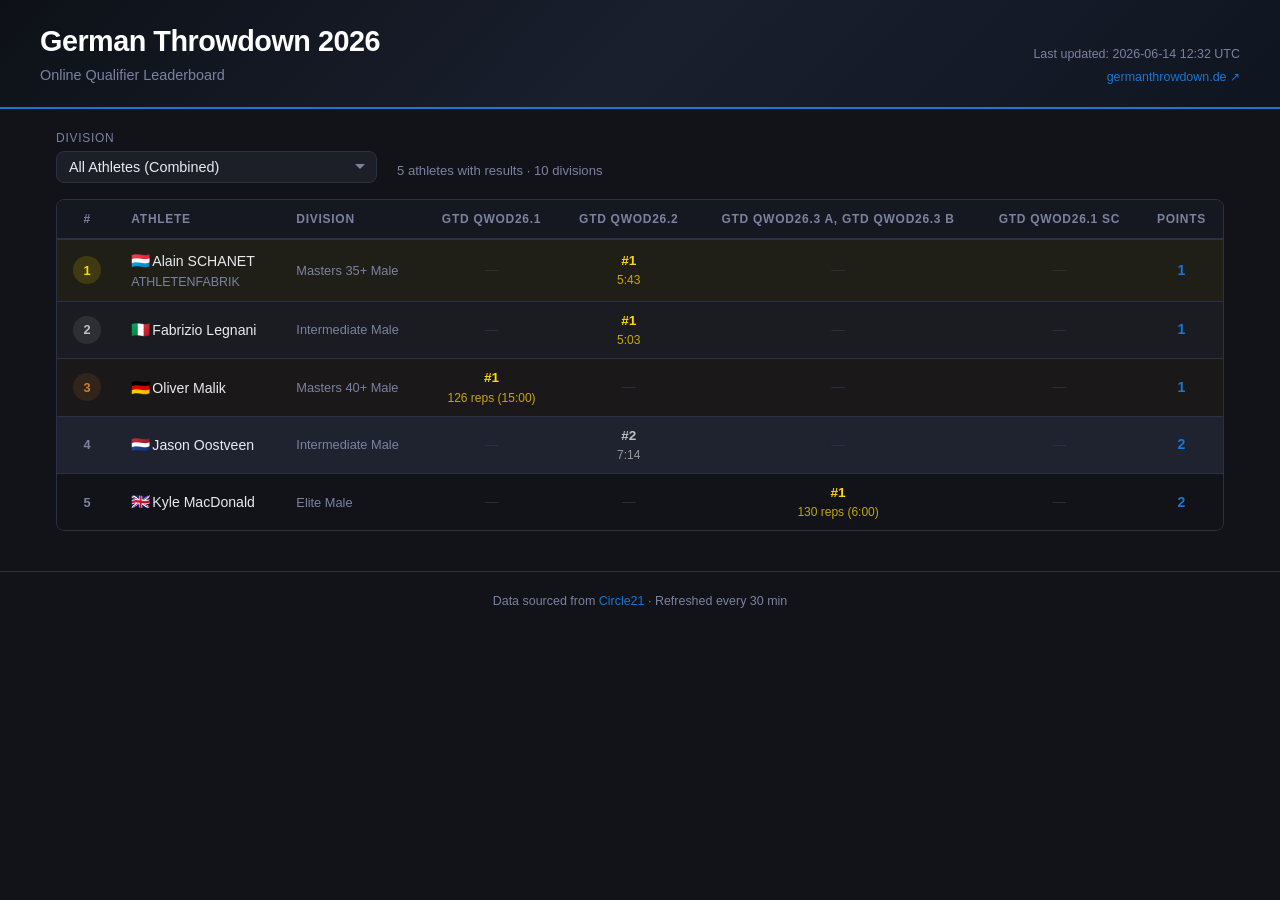
==== index.html @ 7a21f00f "gtd init" ====
<!DOCTYPE html>
<html lang="en">
<head>
  <meta charset="UTF-8">
  <meta name="viewport" content="width=device-width, initial-scale=1.0">
  <title>German Throwdown 2026 — Leaderboard</title>
  <link rel="stylesheet" href="styles.css">
</head>
<body>

  <header>
    <div class="header-inner">
      <div class="header-title">
        <h1>German Throwdown 2026</h1>
        <p class="subtitle">Online Qualifier Leaderboard</p>
      </div>
      <div class="header-meta">
        <span class="last-updated" id="lastUpdated">Loading…</span>
        <a class="gtd-link" href="https://germanthrowdown.de" target="_blank" rel="noopener">germanthrowdown.de ↗</a>
      </div>
    </div>
  </header>

  <main>
    <!-- Controls bar -->
    <div class="controls-bar">
      <div class="control-group">
        <label for="divisionSelect">Division</label>
        <select id="divisionSelect">
          <option value="">— select —</option>
        </select>
      </div>
      <div class="division-stats" id="divisionStats"></div>
    </div>

    <!-- Tabs -->
    <div class="tabs" id="tabs" style="display:none">
      <button class="tab-btn active" data-tab="overall">Overall Top 20</button>
      <button class="tab-btn" data-tab="perwod">Per WOD Top 20</button>
    </div>

    <!-- Overall tab -->
    <div id="tab-overall" class="tab-content active">
      <div id="overallContainer">
        <p class="empty-state">Select a division to view results.</p>
      </div>
    </div>

    <!-- Per-WOD tab -->
    <div id="tab-perwod" class="tab-content">
      <div class="controls-bar sub-controls" id="wodControls" style="display:none">
        <div class="control-group">
          <label for="wodSelect">Workout</label>
          <select id="wodSelect"></select>
        </div>
      </div>
      <div id="wodContainer">
        <p class="empty-state">Select a division and workout.</p>
      </div>
    </div>
  </main>

  <footer>
    <p>Data sourced from <a href="https://circle21.events" target="_blank" rel="noopener">Circle21</a> · Refreshed every 30 min</p>
  </footer>

  <script src="app.js"></script>
</body>
</html>
---- styles.css ----
/* ============================================================
   German Throwdown 2026 Leaderboard — Styles
   Dark theme, GTD blue accent (#1976D2)
   ============================================================ */

:root {
  --bg:          #111318;
  --bg-card:     #1c1f27;
  --bg-row-alt:  #1f2330;
  --bg-hover:    #252a38;
  --border:      #2c3045;
  --accent:      #1976D2;
  --accent-dim:  #1565b8;
  --text:        #e8eaf0;
  --text-muted:  #7b82a0;
  --gold:        #ffd700;
  --silver:      #c0c0c0;
  --bronze:      #cd7f32;
  --green:       #4caf50;
  --radius:      8px;
}

*, *::before, *::after { box-sizing: border-box; margin: 0; padding: 0; }

body {
  background: var(--bg);
  color: var(--text);
  font-family: -apple-system, BlinkMacSystemFont, 'Segoe UI', Roboto, sans-serif;
  font-size: 14px;
  line-height: 1.5;
  min-height: 100vh;
}

/* ---- Header ---- */
header {
  background: linear-gradient(135deg, #0d1117 0%, #1a1f2e 50%, #0f1520 100%);
  border-bottom: 2px solid var(--accent);
  padding: 20px 24px;
}

.header-inner {
  max-width: 1200px;
  margin: 0 auto;
  display: flex;
  align-items: flex-end;
  justify-content: space-between;
  gap: 16px;
  flex-wrap: wrap;
}

h1 {
  font-size: 1.8rem;
  font-weight: 700;
  color: #fff;
  letter-spacing: -0.5px;
}

.subtitle {
  color: var(--text-muted);
  font-size: 0.9rem;
  margin-top: 2px;
}

.header-meta {
  display: flex;
  flex-direction: column;
  align-items: flex-end;
  gap: 4px;
}

.last-updated {
  font-size: 0.78rem;
  color: var(--text-muted);
}

.gtd-link {
  font-size: 0.78rem;
  color: var(--accent);
  text-decoration: none;
}
.gtd-link:hover { text-decoration: underline; }

/* ---- Main ---- */
main {
  max-width: 1200px;
  margin: 0 auto;
  padding: 20px 16px 40px;
}

/* ---- Controls bar ---- */
.controls-bar {
  display: flex;
  align-items: flex-end;
  gap: 20px;
  margin-bottom: 16px;
  flex-wrap: wrap;
}

.sub-controls {
  margin-top: 16px;
  margin-bottom: 8px;
  padding-bottom: 12px;
  border-bottom: 1px solid var(--border);
}

.control-group {
  display: flex;
  flex-direction: column;
  gap: 4px;
}

.control-group label {
  font-size: 0.75rem;
  text-transform: uppercase;
  letter-spacing: 0.06em;
  color: var(--text-muted);
}

select {
  background: var(--bg-card);
  color: var(--text);
  border: 1px solid var(--border);
  border-radius: var(--radius);
  padding: 7px 32px 7px 12px;
  font-size: 0.9rem;
  cursor: pointer;
  appearance: none;
  -webkit-appearance: none;
  background-image: url("data:image/svg+xml,%3Csvg xmlns='http://www.w3.org/2000/svg' width='12' height='12' viewBox='0 0 12 12'%3E%3Cpath fill='%237b82a0' d='M6 8L1 3h10z'/%3E%3C/svg%3E");
  background-repeat: no-repeat;
  background-position: right 10px center;
  min-width: 220px;
}
select:focus {
  outline: none;
  border-color: var(--accent);
}

.division-stats {
  font-size: 0.82rem;
  color: var(--text-muted);
  padding-bottom: 2px;
}

/* ---- Tabs ---- */
.tabs {
  display: flex;
  gap: 4px;
  border-bottom: 2px solid var(--border);
  margin-bottom: 20px;
}

.tab-btn {
  background: none;
  border: none;
  color: var(--text-muted);
  font-size: 0.9rem;
  font-weight: 500;
  padding: 10px 20px;
  cursor: pointer;
  border-bottom: 2px solid transparent;
  margin-bottom: -2px;
  transition: color 0.15s, border-color 0.15s;
}
.tab-btn:hover { color: var(--text); }
.tab-btn.active {
  color: var(--accent);
  border-bottom-color: var(--accent);
}

.tab-content { display: none; }
.tab-content.active { display: block; }

/* ---- Tables ---- */
.table-wrapper {
  overflow-x: auto;
  border-radius: var(--radius);
  border: 1px solid var(--border);
}

table {
  width: 100%;
  border-collapse: collapse;
  font-size: 0.88rem;
}

thead tr {
  background: #151820;
  border-bottom: 2px solid var(--border);
}

thead th {
  padding: 10px 14px;
  text-align: left;
  font-size: 0.75rem;
  font-weight: 600;
  text-transform: uppercase;
  letter-spacing: 0.06em;
  color: var(--text-muted);
  white-space: nowrap;
}
thead th.num { text-align: center; }

tbody tr {
  border-bottom: 1px solid var(--border);
  transition: background 0.1s;
}
tbody tr:last-child { border-bottom: none; }
tbody tr:nth-child(even) { background: var(--bg-row-alt); }
tbody tr:hover { background: var(--bg-hover); }

/* Top 3 medal rows */
tbody tr.rank-1 { background: rgba(255, 215, 0, 0.06) !important; }
tbody tr.rank-2 { background: rgba(192, 192, 192, 0.05) !important; }
tbody tr.rank-3 { background: rgba(205, 127, 50, 0.05) !important; }

tbody td {
  padding: 9px 14px;
  vertical-align: middle;
}
tbody td.num { text-align: center; }

/* Rank badge */
.rank-badge {
  display: inline-flex;
  align-items: center;
  justify-content: center;
  width: 28px;
  height: 28px;
  border-radius: 50%;
  font-size: 0.8rem;
  font-weight: 700;
}
.rank-1 .rank-badge { background: rgba(255,215,0,0.15); color: var(--gold); }
.rank-2 .rank-badge { background: rgba(192,192,192,0.12); color: var(--silver); }
.rank-3 .rank-badge { background: rgba(205,127,50,0.12); color: var(--bronze); }
.rank-other .rank-badge { color: var(--text-muted); background: transparent; }

/* Name cell */
.athlete-name {
  font-weight: 500;
  color: var(--text);
}
.athlete-club {
  font-size: 0.78rem;
  color: var(--text-muted);
  margin-top: 1px;
}

/* Country flag */
.flag {
  font-size: 1.1em;
  margin-right: 2px;
}

/* WOD position cells */
.wod-pos {
  text-align: center;
  font-variant-numeric: tabular-nums;
  font-size: 0.85rem;
}
.wod-pos.p1  { color: var(--gold);   font-weight: 700; }
.wod-pos.p2  { color: var(--silver); font-weight: 600; }
.wod-pos.p3  { color: var(--bronze); font-weight: 600; }
.wod-pos.top10  { color: var(--accent); }
.wod-pos.none   { color: var(--border); }

/* Points / score */
.points-cell {
  font-weight: 600;
  font-variant-numeric: tabular-nums;
  color: var(--accent);
  text-align: center;
}

.division-cell {
  font-size: 0.8rem;
  color: var(--text-muted);
  white-space: nowrap;
}

.score-cell {
  font-variant-numeric: tabular-nums;
  white-space: nowrap;
}

/* ---- Empty / loading states ---- */
.empty-state {
  text-align: center;
  color: var(--text-muted);
  padding: 60px 20px;
  font-size: 0.95rem;
}

.no-results {
  text-align: center;
  color: var(--text-muted);
  padding: 40px 20px;
  font-size: 0.88rem;
}

/* ---- Footer ---- */
footer {
  text-align: center;
  padding: 20px;
  color: var(--text-muted);
  font-size: 0.78rem;
  border-top: 1px solid var(--border);
}
footer a { color: var(--accent); text-decoration: none; }
footer a:hover { text-decoration: underline; }

/* ---- Responsive ---- */
@media (max-width: 600px) {
  h1 { font-size: 1.3rem; }
  .header-inner { flex-direction: column; align-items: flex-start; }
  .header-meta { align-items: flex-start; }
  select { min-width: 100%; }
  .tab-btn { padding: 8px 12px; font-size: 0.82rem; }
  tbody td { padding: 8px 10px; }
  thead th { padding: 8px 10px; }
}
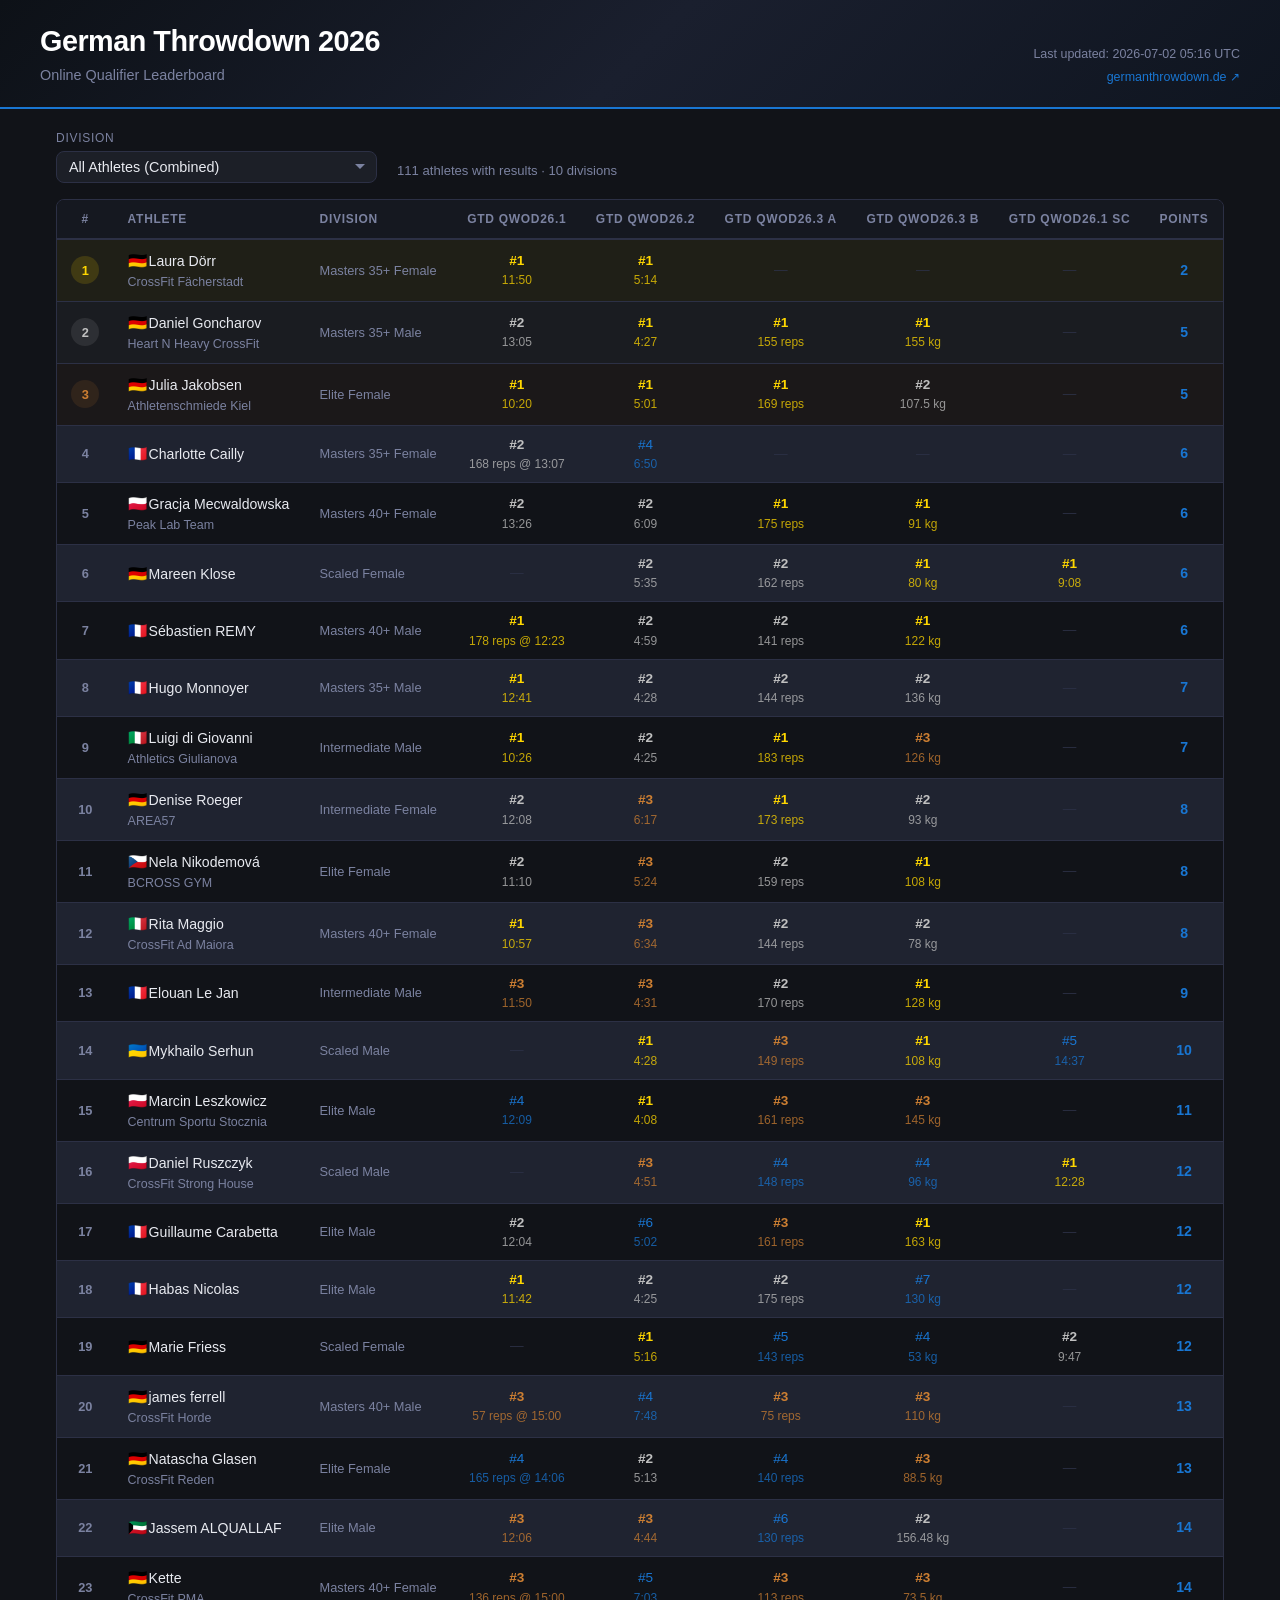
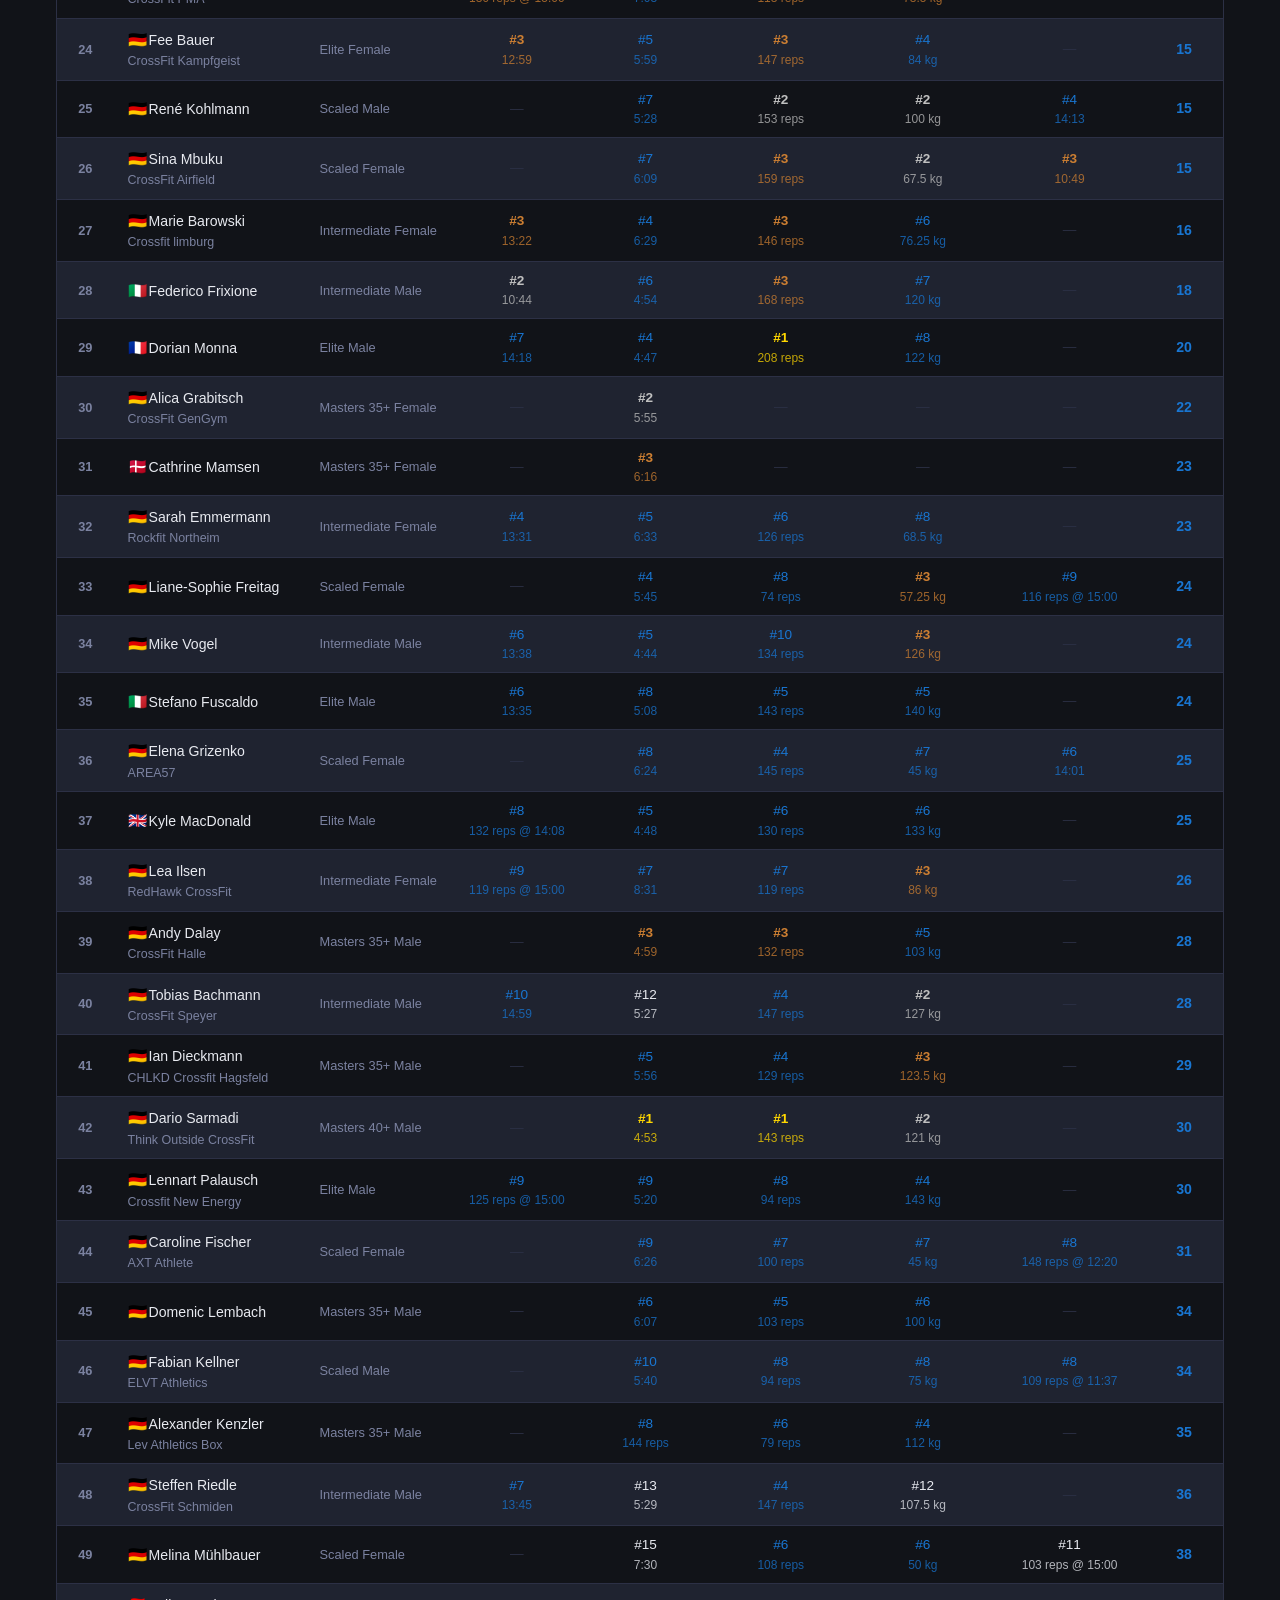
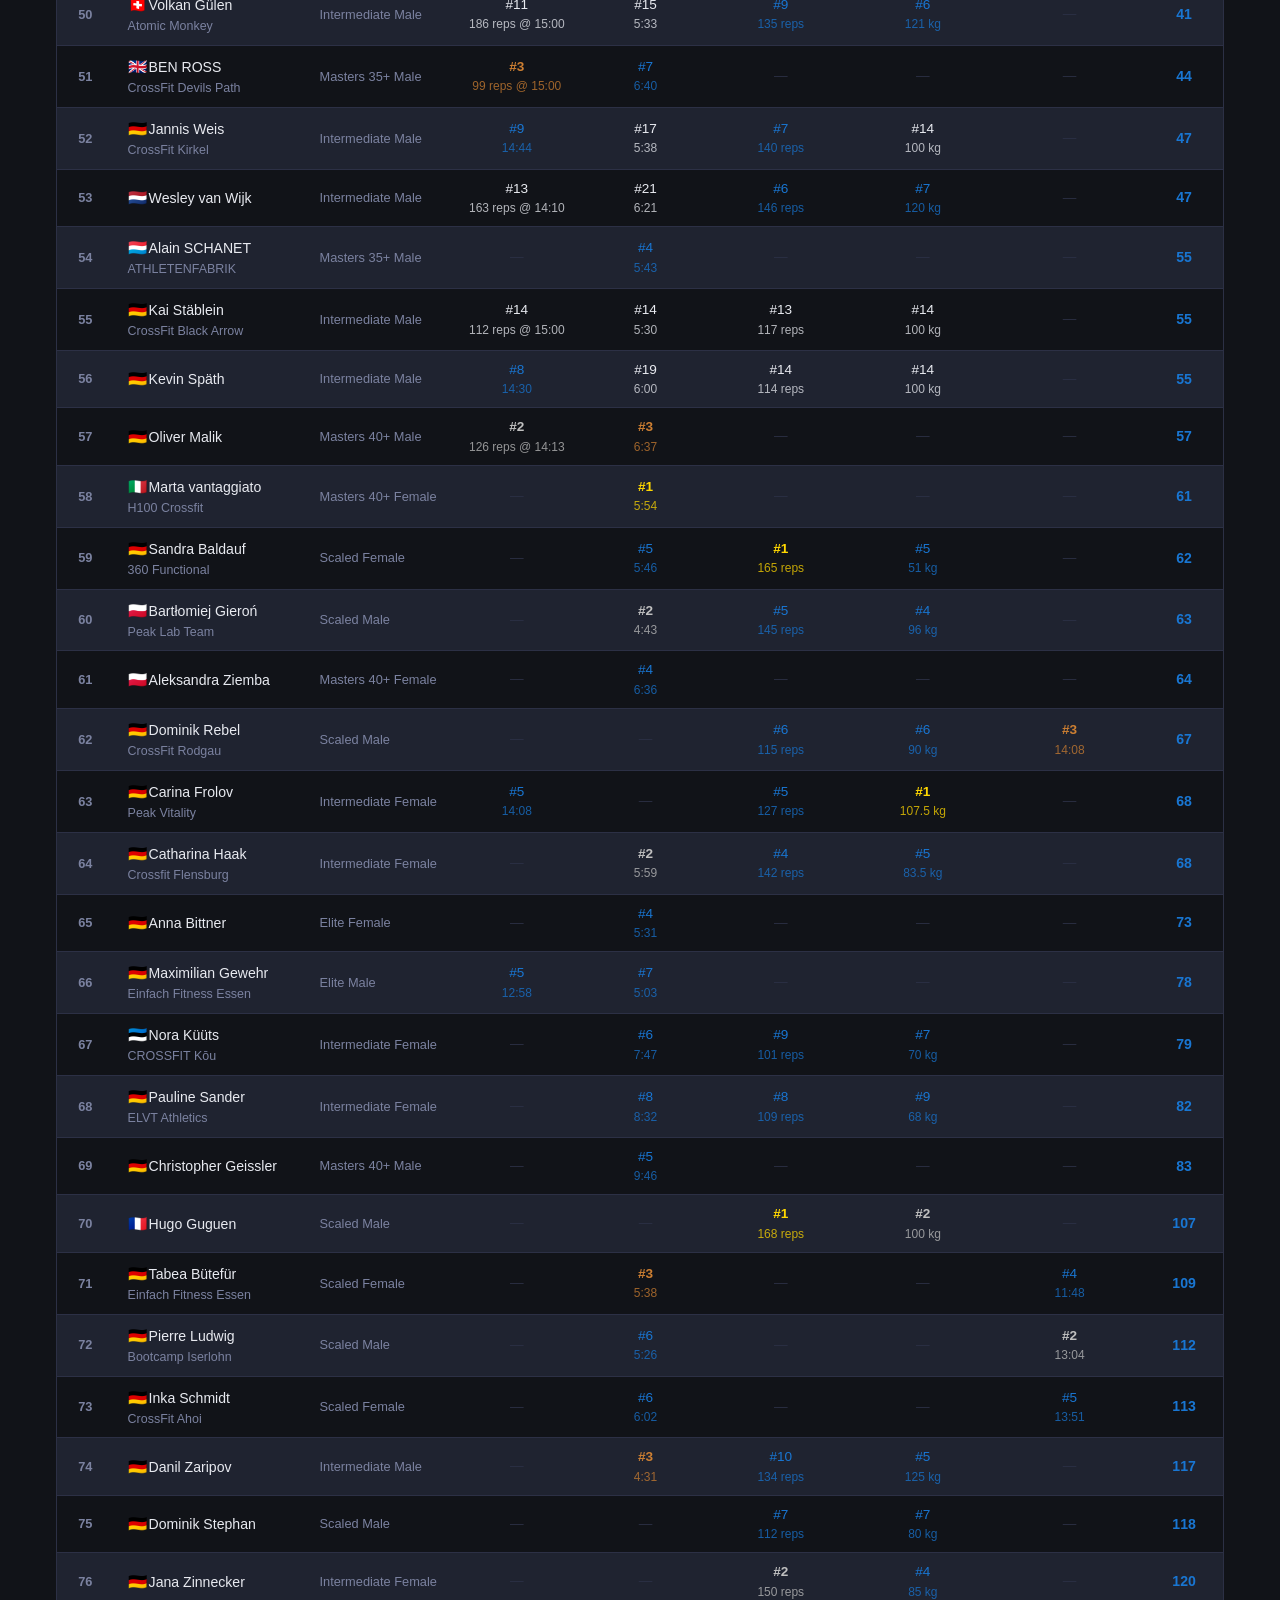
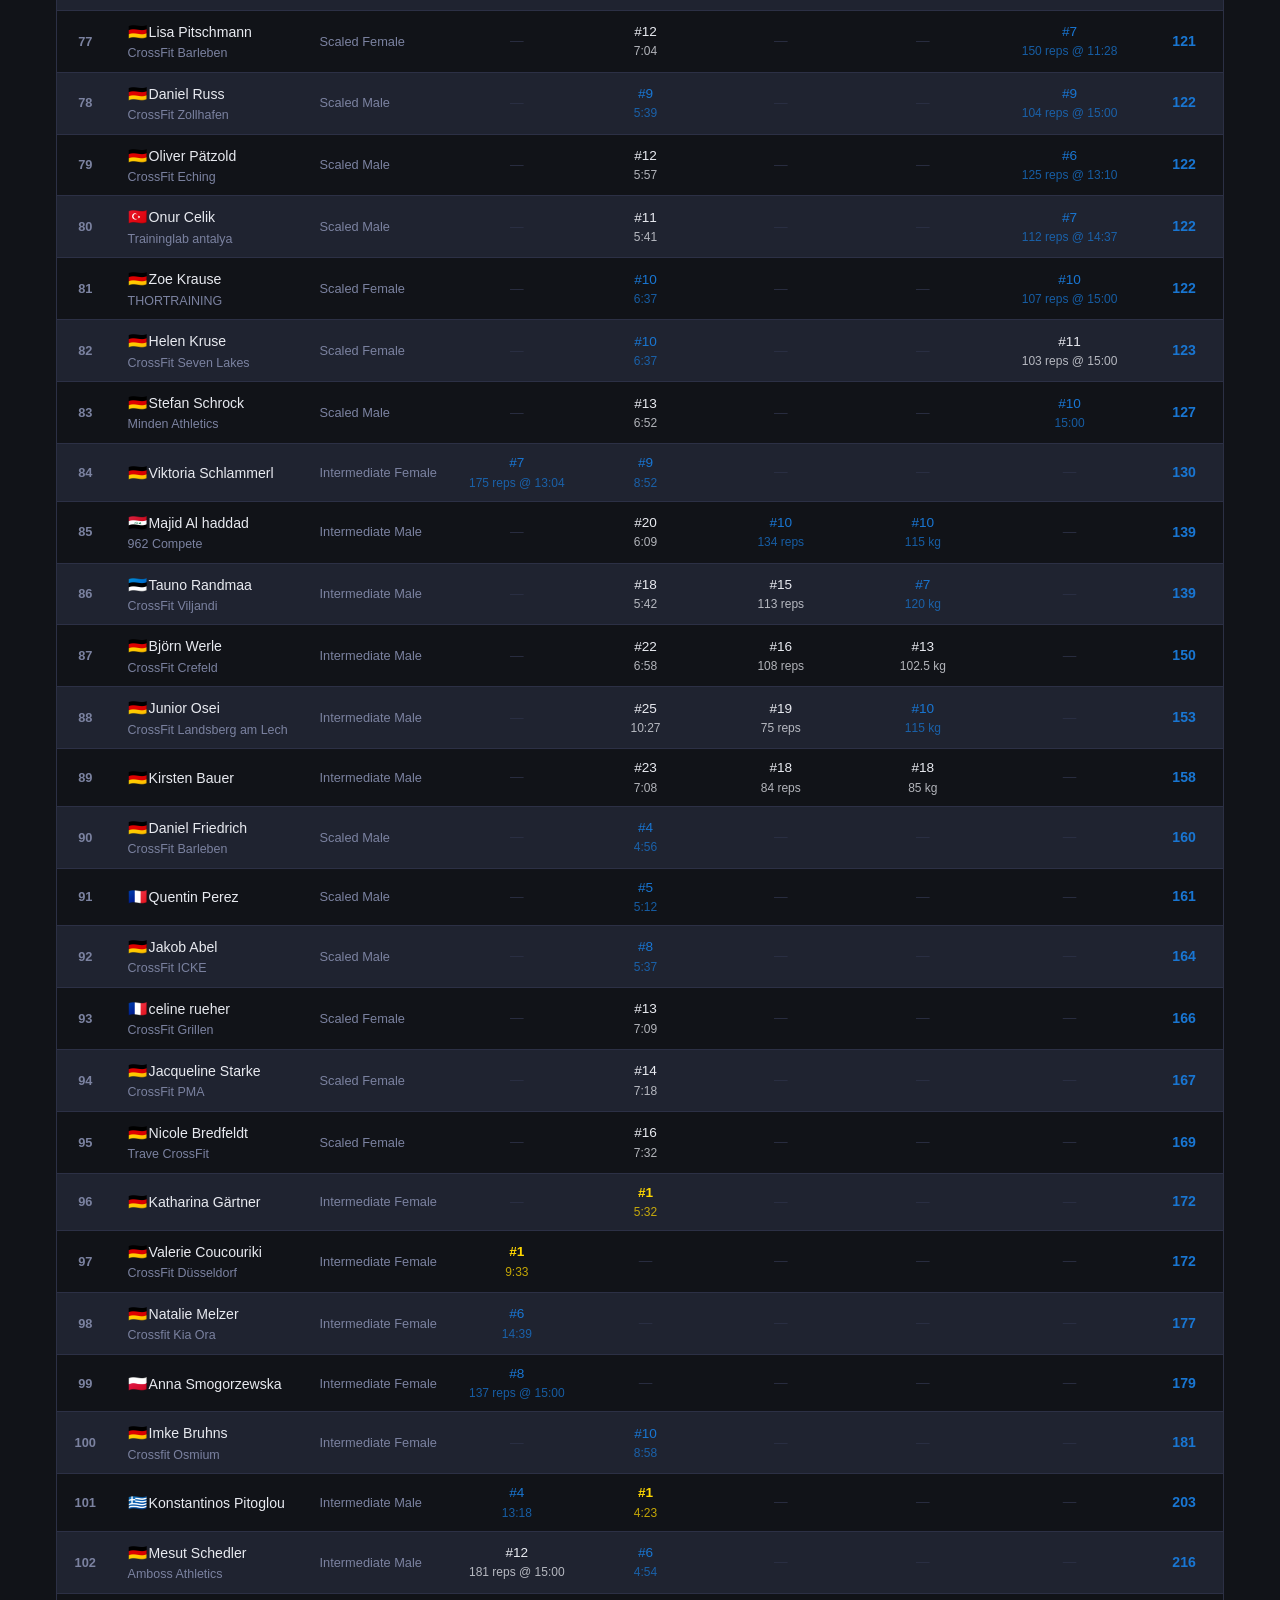
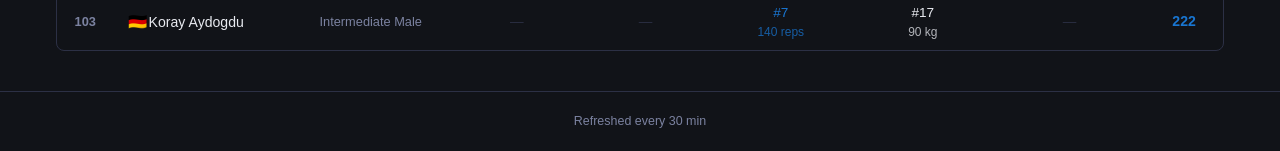
==== commit 2e690fec: "update all results" ====
--- a/index.html
+++ b/index.html
@@ -61,7 +61,7 @@
   </main>
 
   <footer>
-    <p>Data sourced from <a href="https://circle21.events" target="_blank" rel="noopener">Circle21</a> · Refreshed every 30 min</p>
+    <p>Refreshed every 30 min</p>
   </footer>
 
   <script src="app.js"></script>
--- a/styles.css
+++ b/styles.css
@@ -247,6 +247,20 @@
   margin-top: 1px;
 }
 
+/* Per-member score breakdown (team divisions) */
+.member-scores {
+  margin-top: 4px;
+  border-top: 1px solid var(--border);
+  padding-top: 3px;
+}
+.member-score {
+  font-size: 0.72rem;
+  color: var(--text-muted);
+  white-space: normal;
+  word-break: break-word;
+  line-height: 1.4;
+}
+
 /* Country flag */
 .flag {
   font-size: 1.1em;
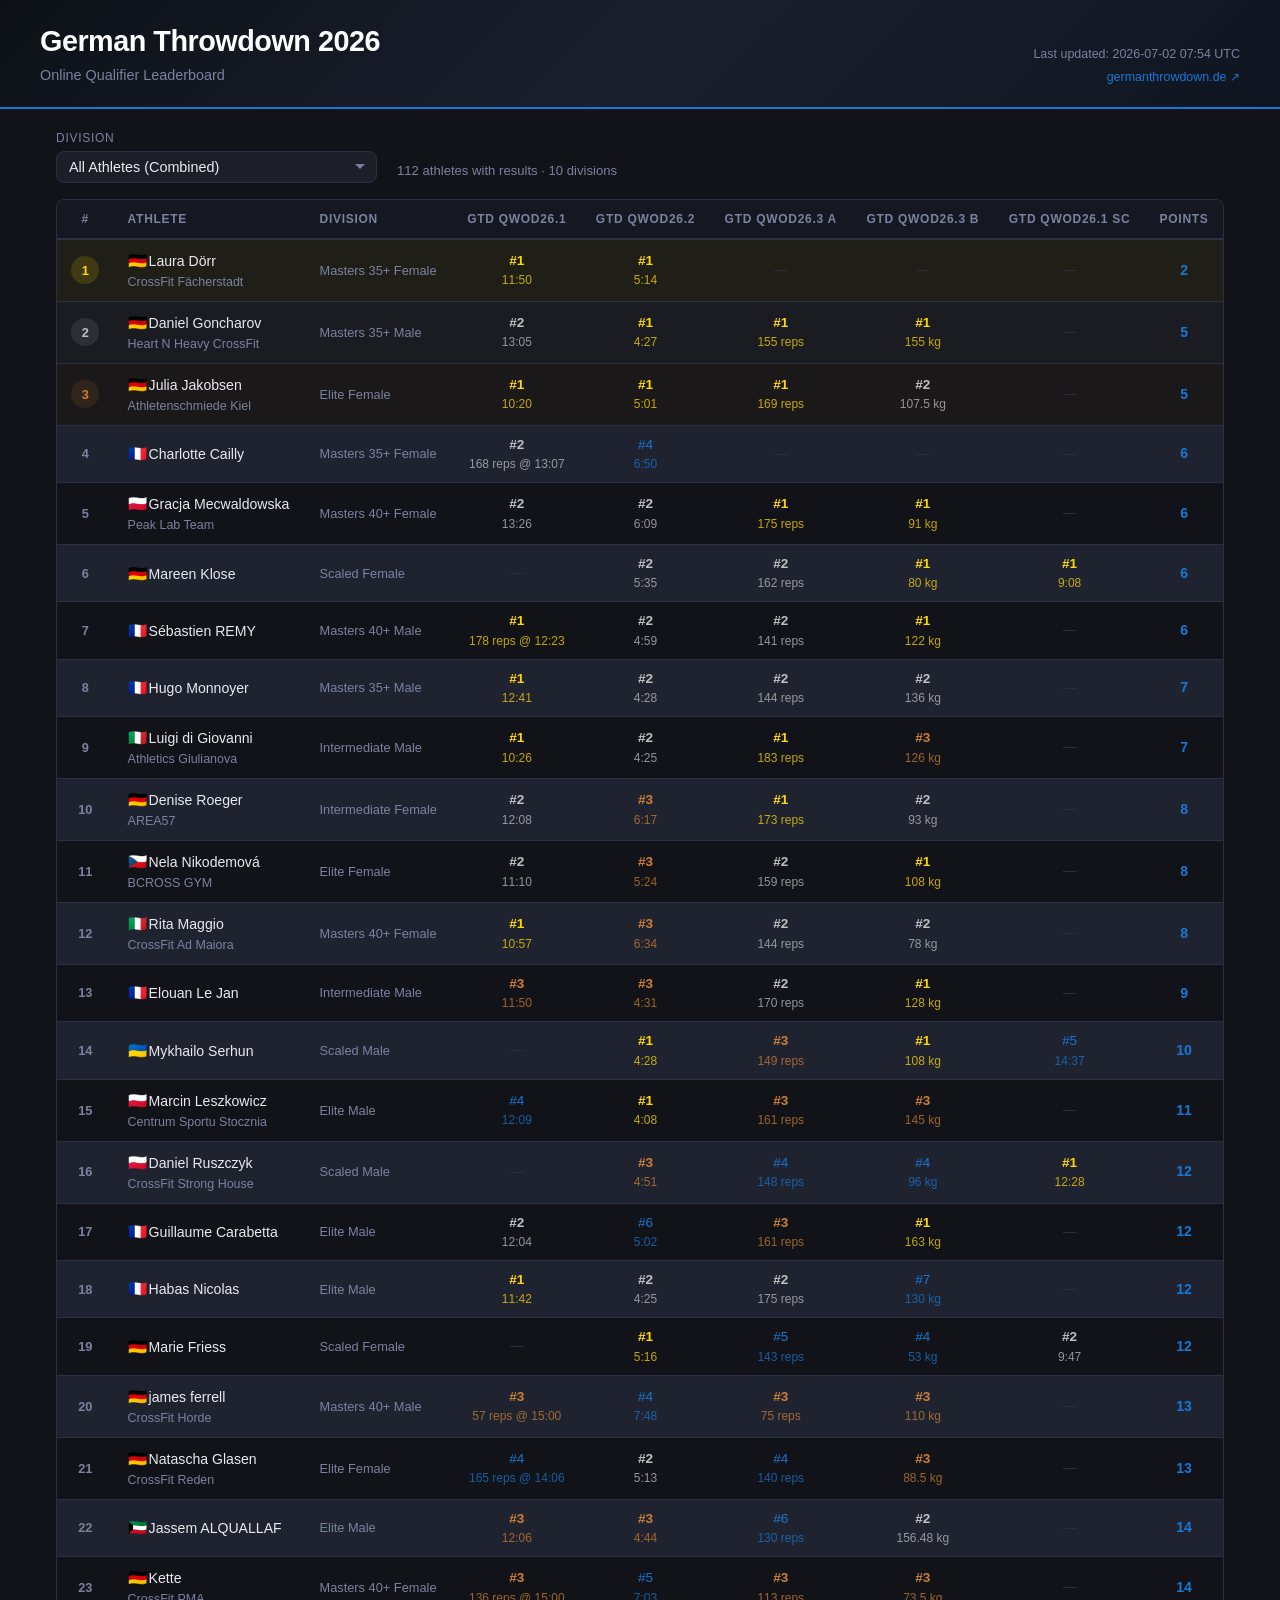
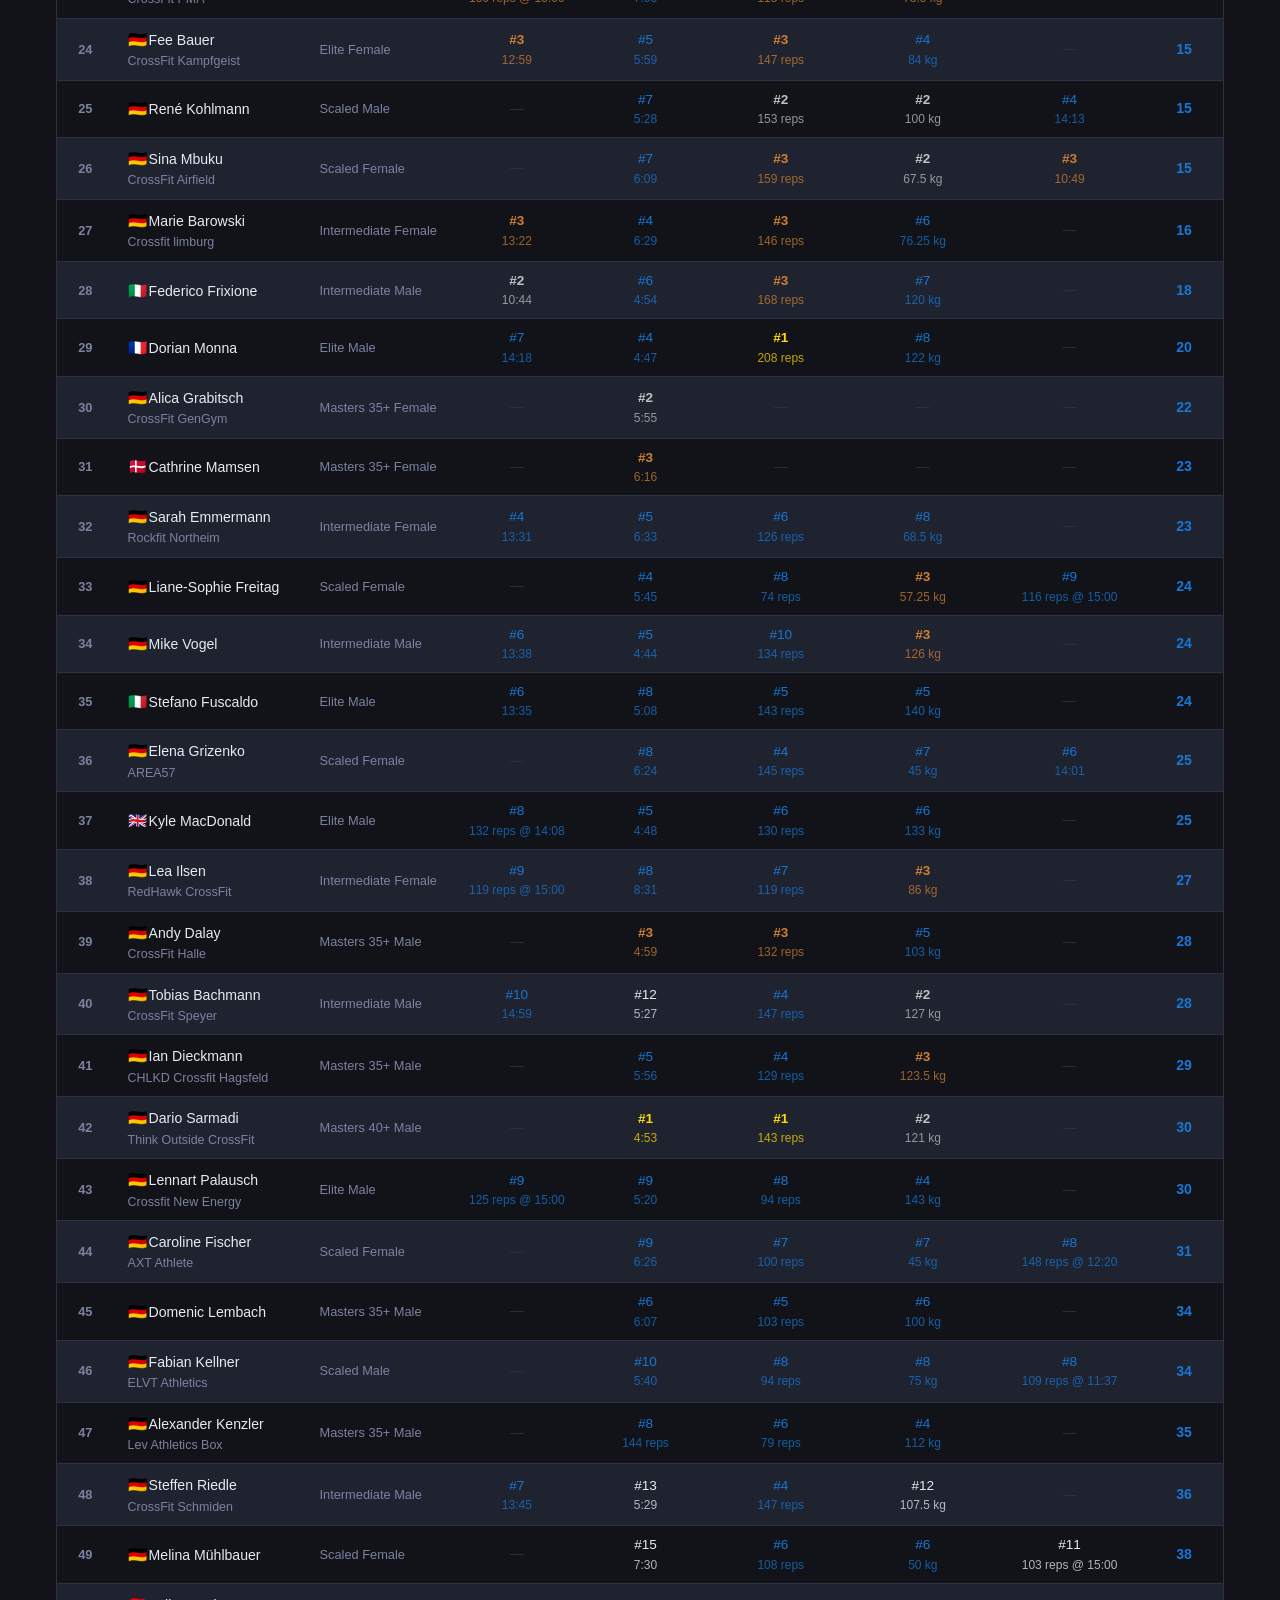
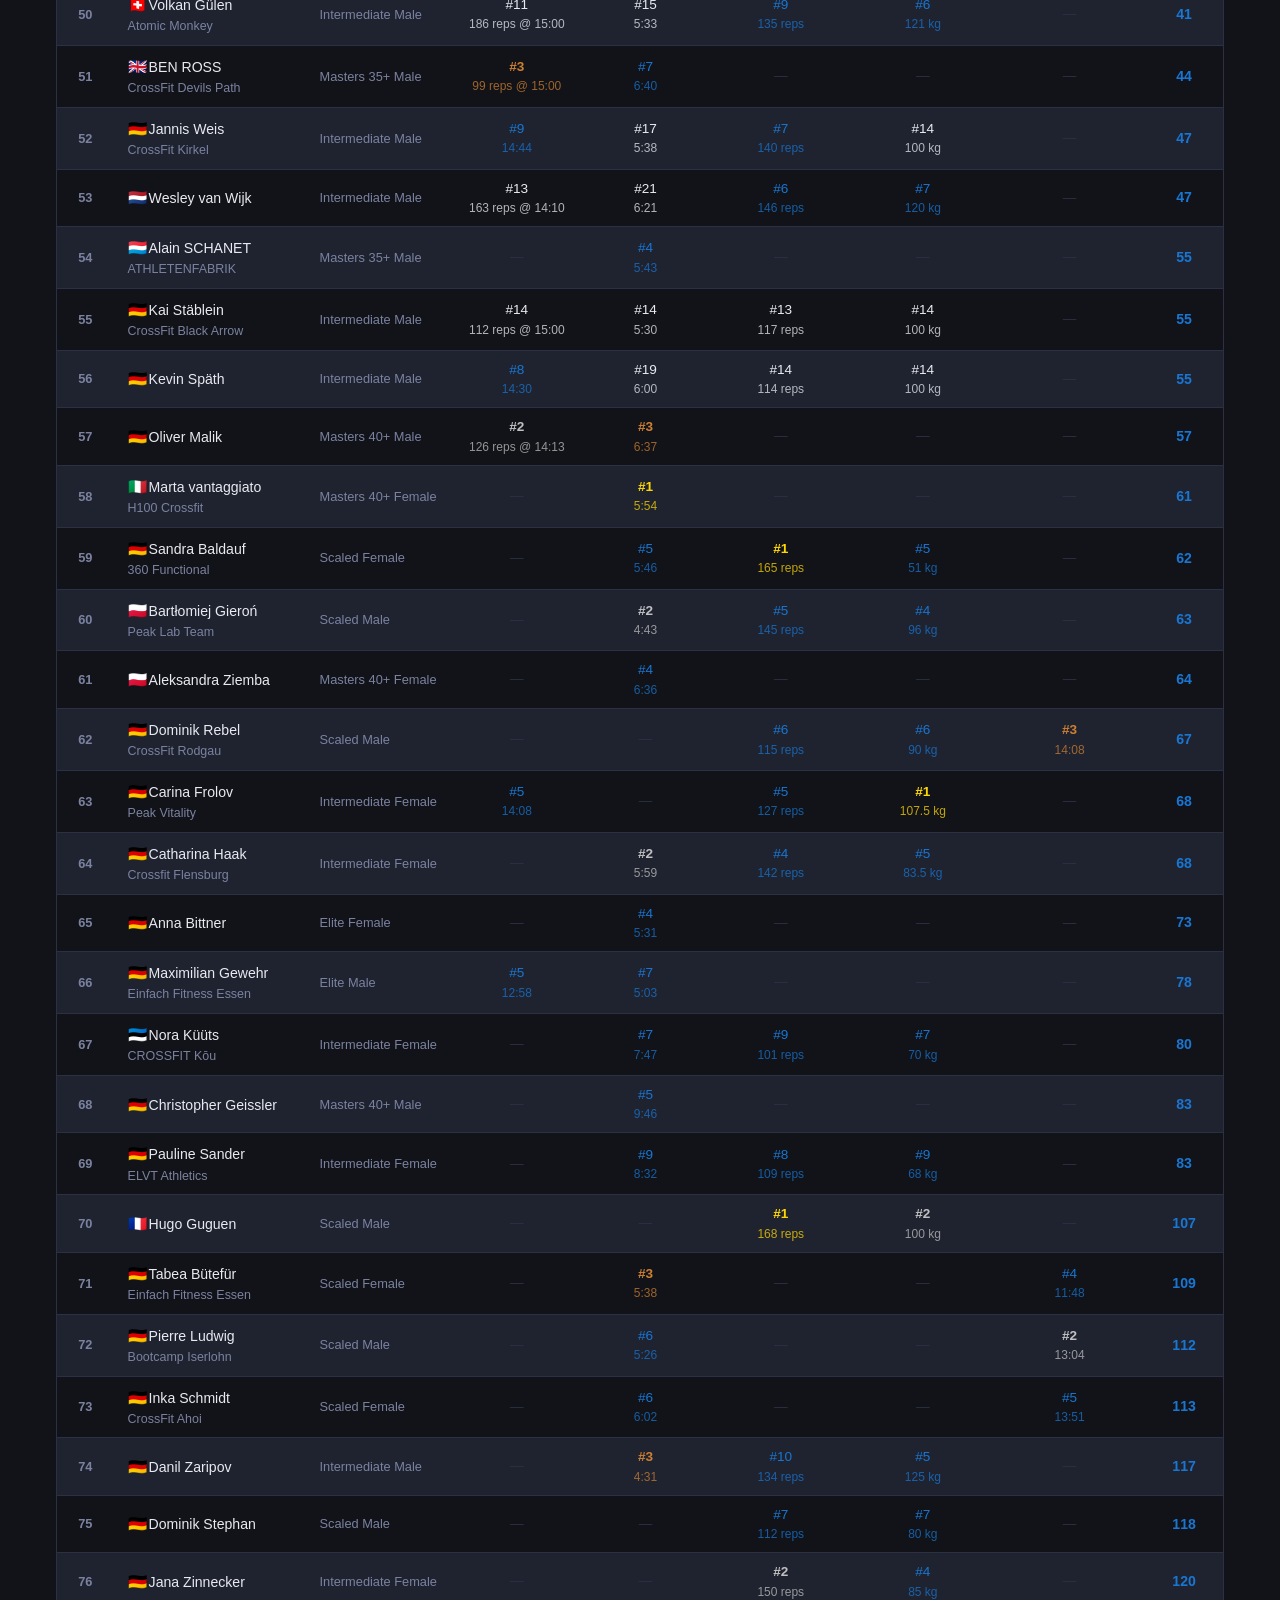
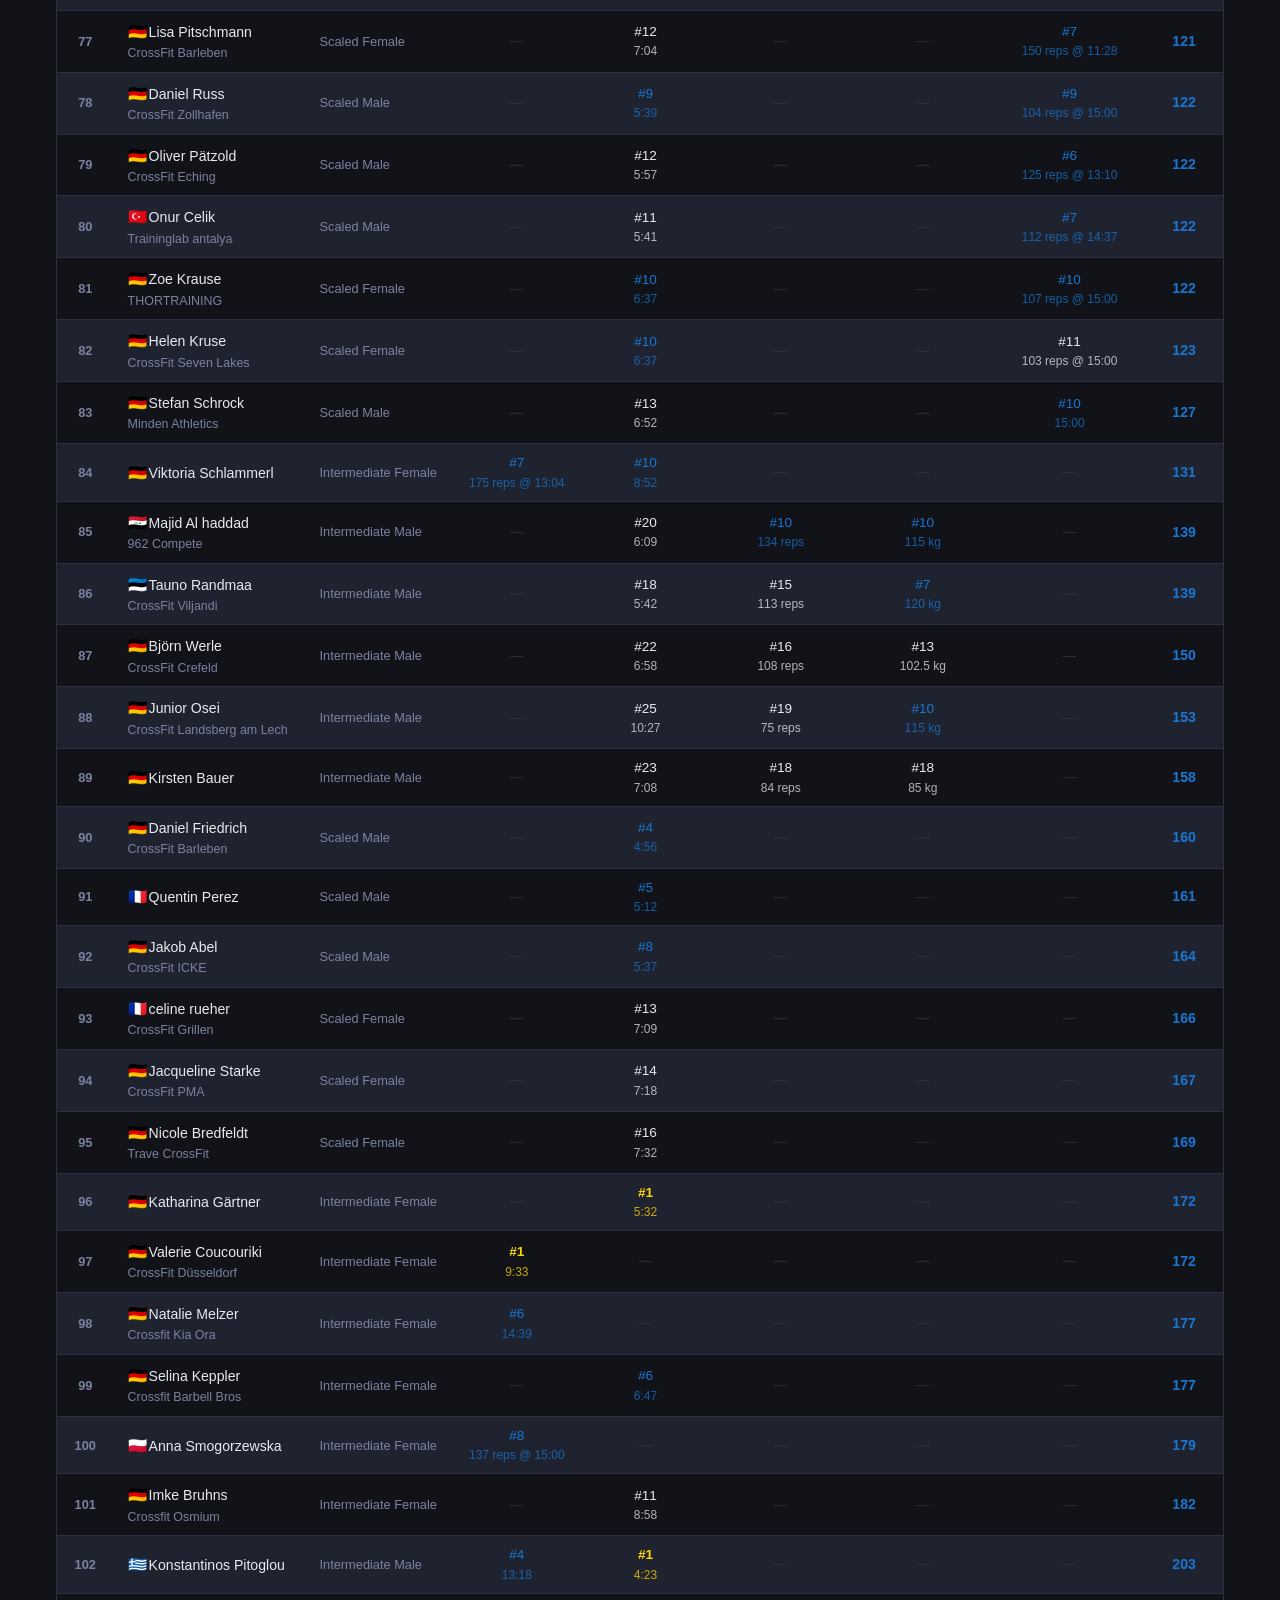
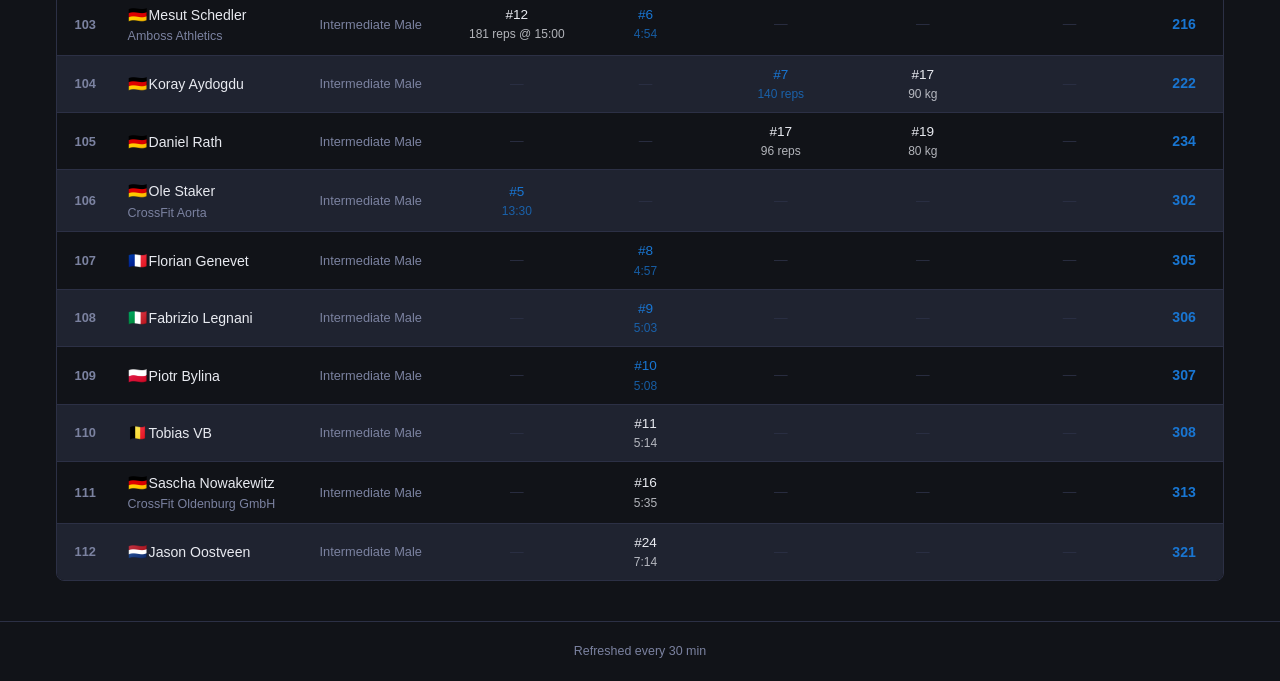
==== commit 66ef79ec: "update all results" ====
--- a/index.html
+++ b/index.html
@@ -35,8 +35,8 @@
 
     <!-- Tabs -->
     <div class="tabs" id="tabs" style="display:none">
-      <button class="tab-btn active" data-tab="overall">Overall Top 20</button>
-      <button class="tab-btn" data-tab="perwod">Per WOD Top 20</button>
+      <button class="tab-btn active" data-tab="overall">Overall</button>
+      <button class="tab-btn" data-tab="perwod">Per WOD</button>
     </div>
 
     <!-- Overall tab -->
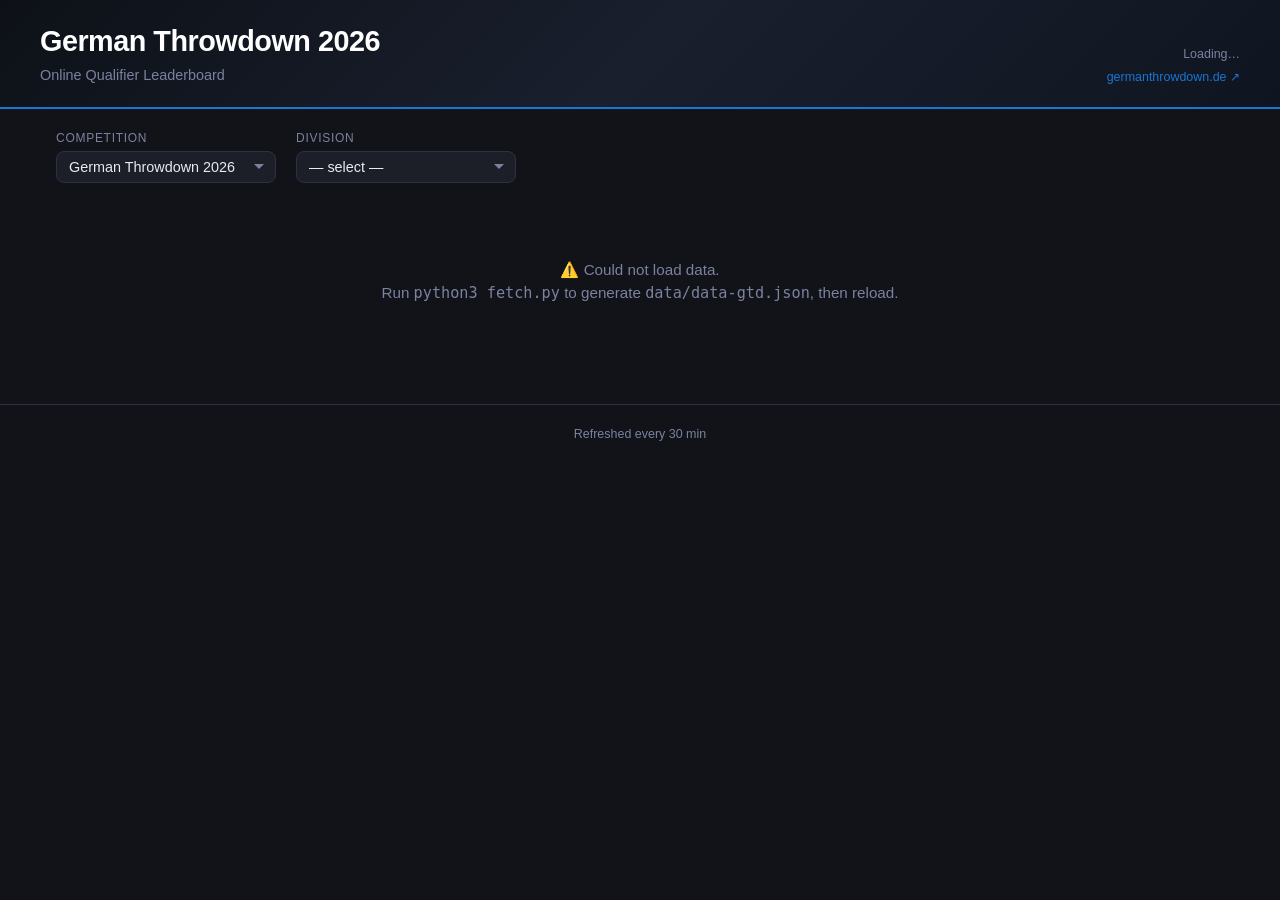
==== commit bd5d6846: "feat: multi-competition support (GTD + ATD) with selector" ====
--- a/index.html
+++ b/index.html
@@ -11,7 +11,7 @@
   <header>
     <div class="header-inner">
       <div class="header-title">
-        <h1>German Throwdown 2026</h1>
+        <h1 id="pageTitle">German Throwdown 2026</h1>
         <p class="subtitle">Online Qualifier Leaderboard</p>
       </div>
       <div class="header-meta">
@@ -24,6 +24,13 @@
   <main>
     <!-- Controls bar -->
     <div class="controls-bar">
+      <div class="control-group">
+        <label for="competitionSelect">Competition</label>
+        <select id="competitionSelect">
+          <option value="gtd">German Throwdown 2026</option>
+          <option value="atd">Austrian Throwdown 2026</option>
+        </select>
+      </div>
       <div class="control-group">
         <label for="divisionSelect">Division</label>
         <select id="divisionSelect">
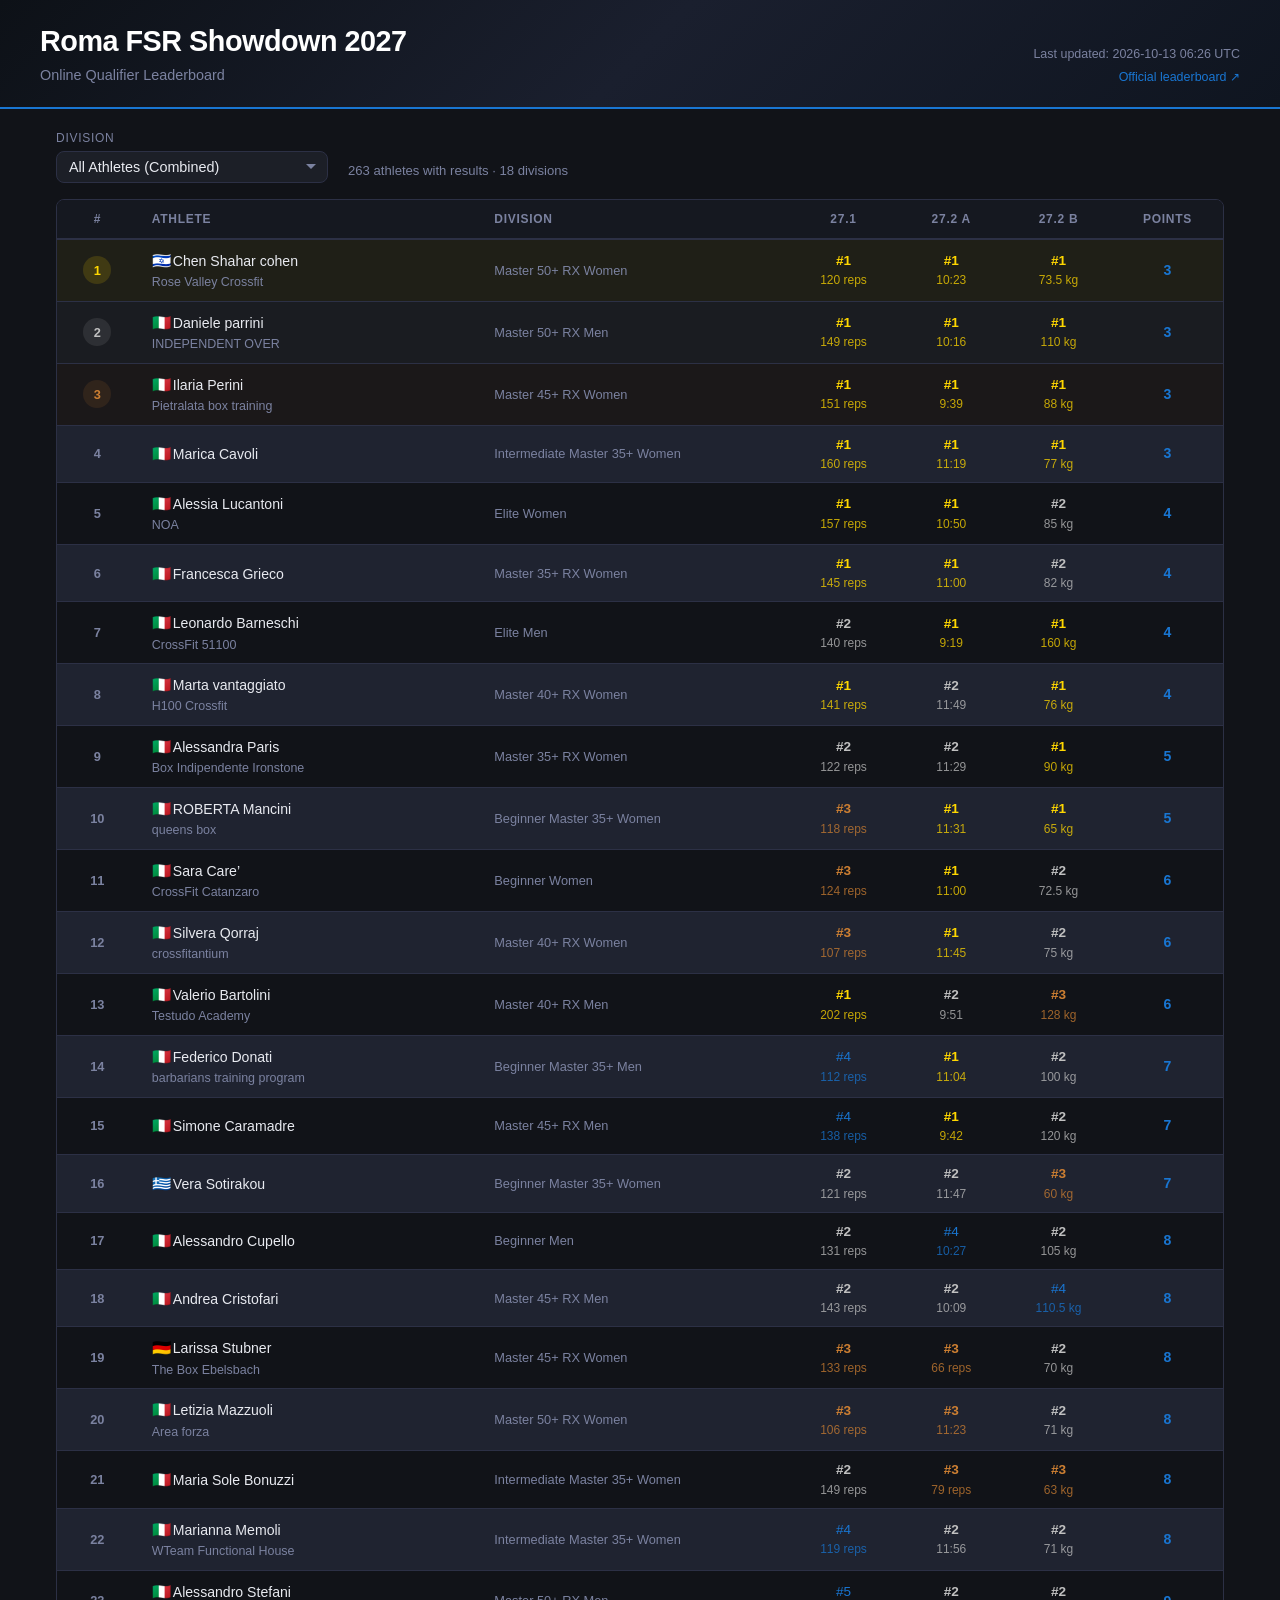
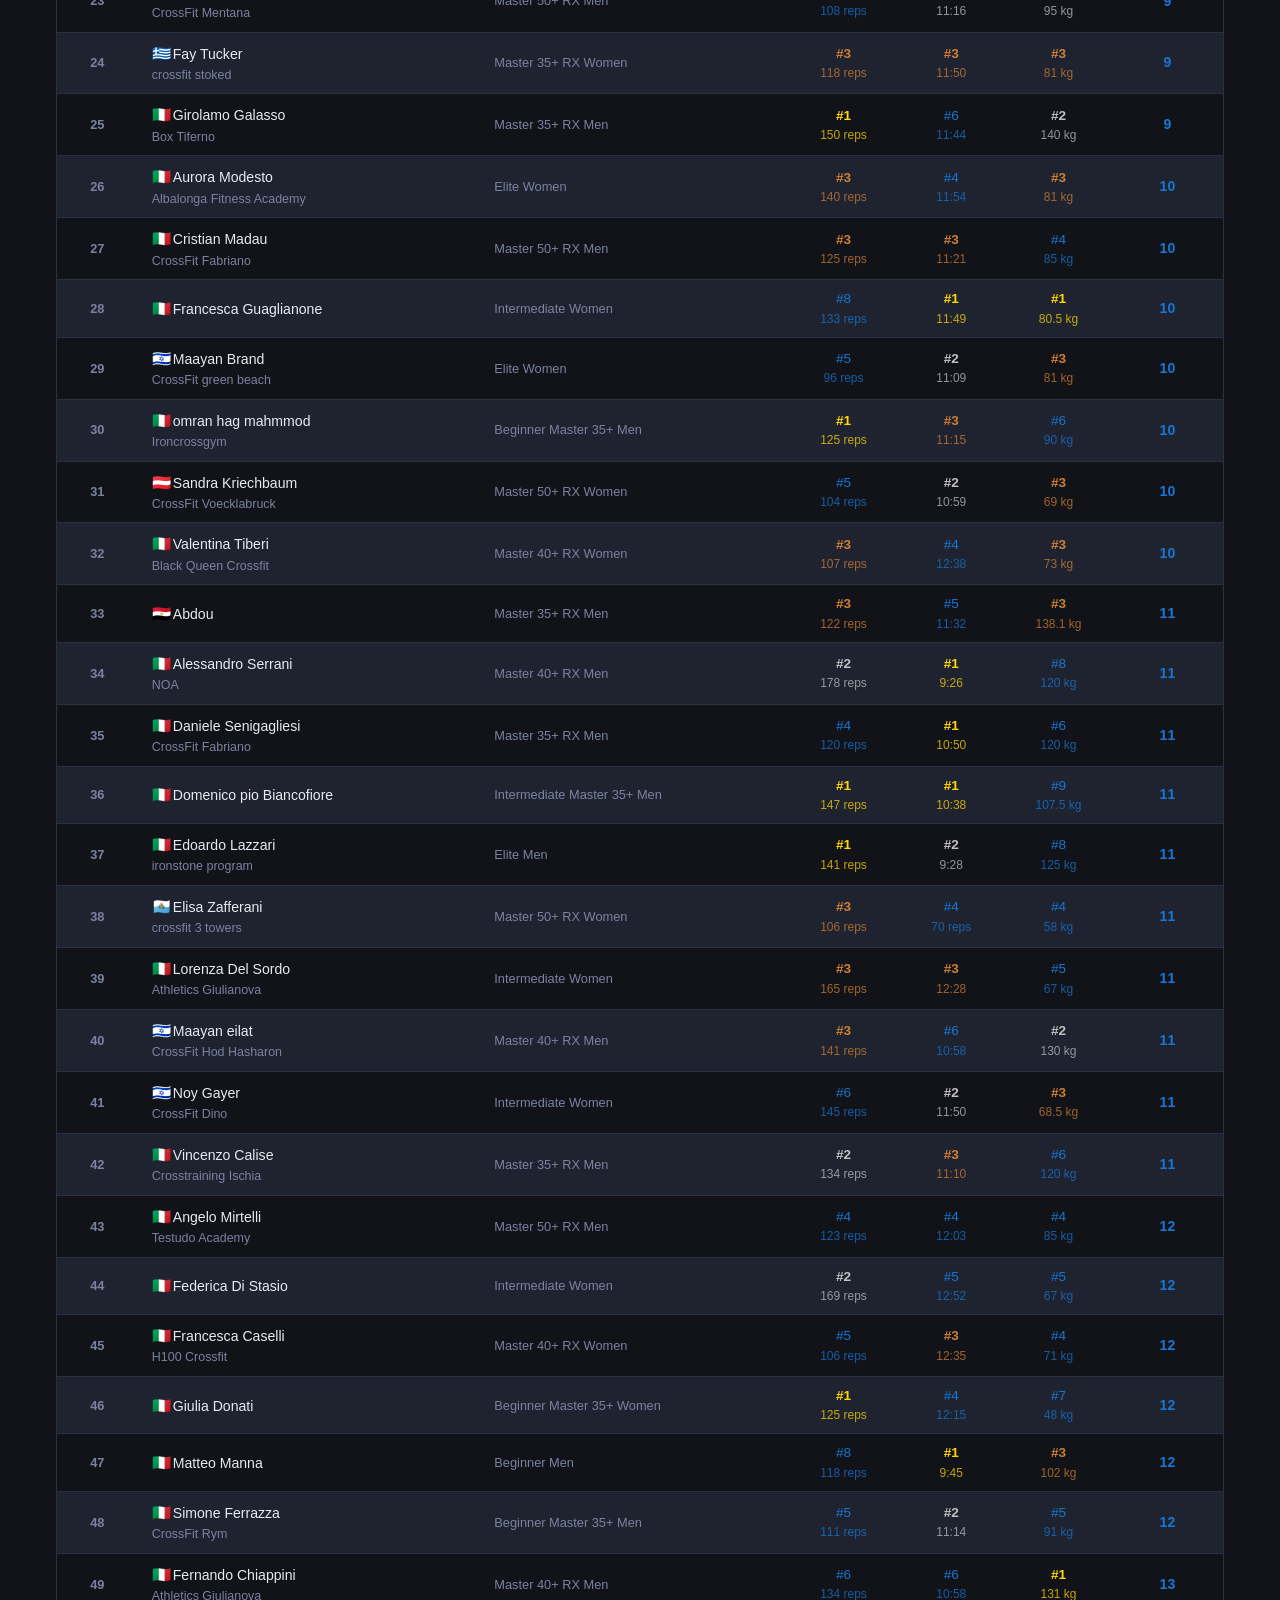
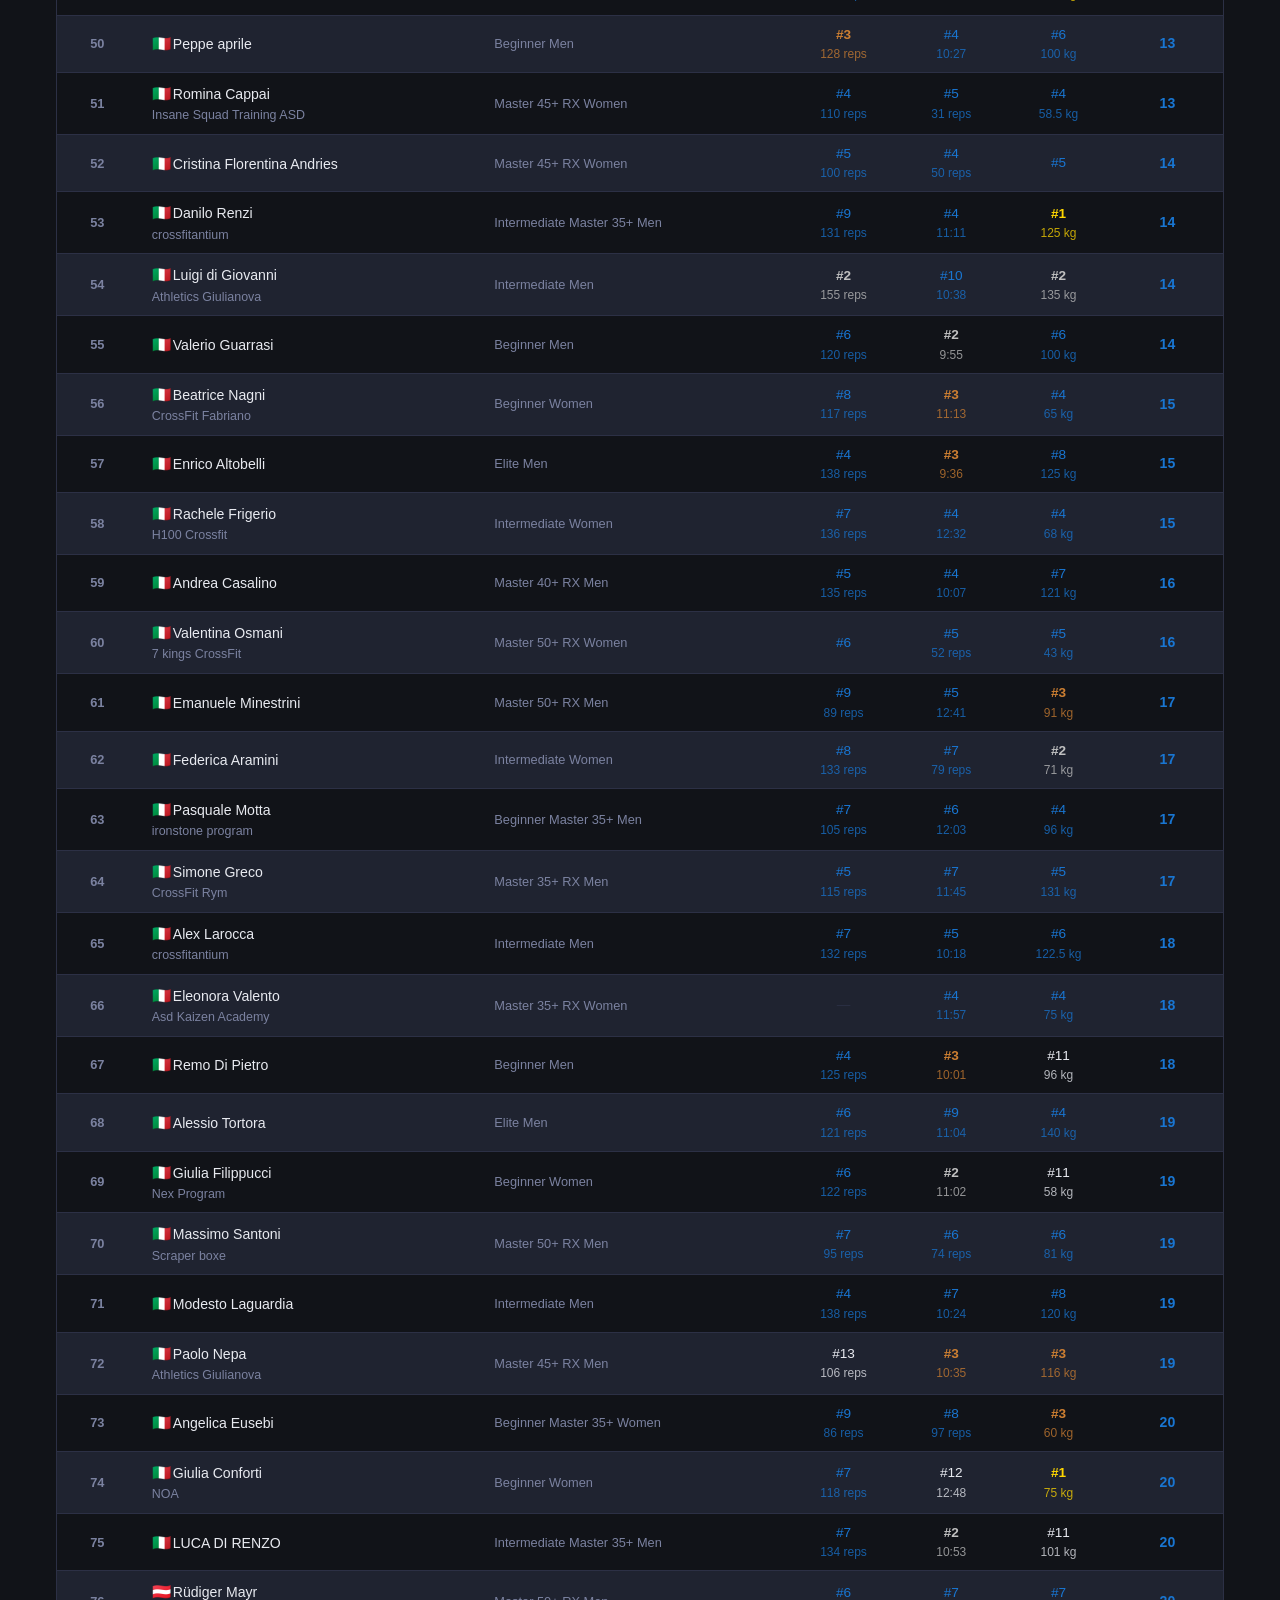
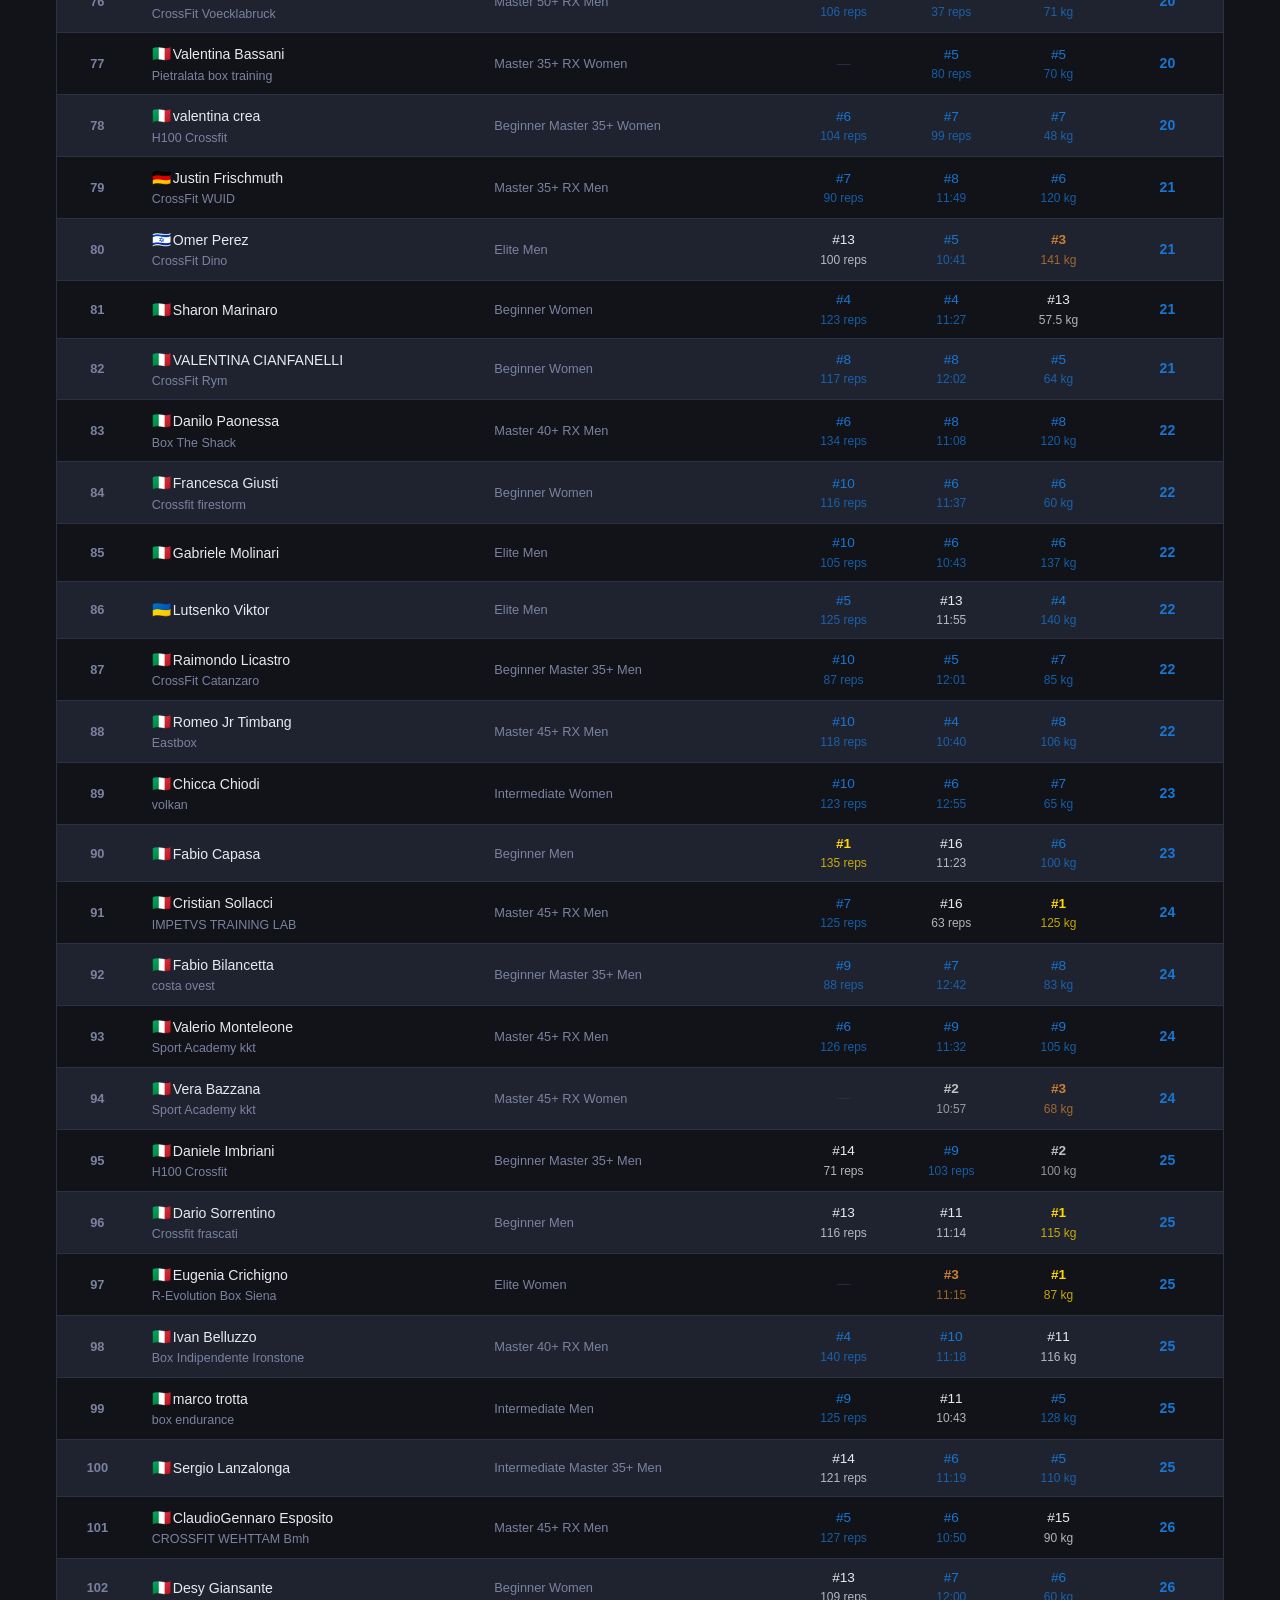
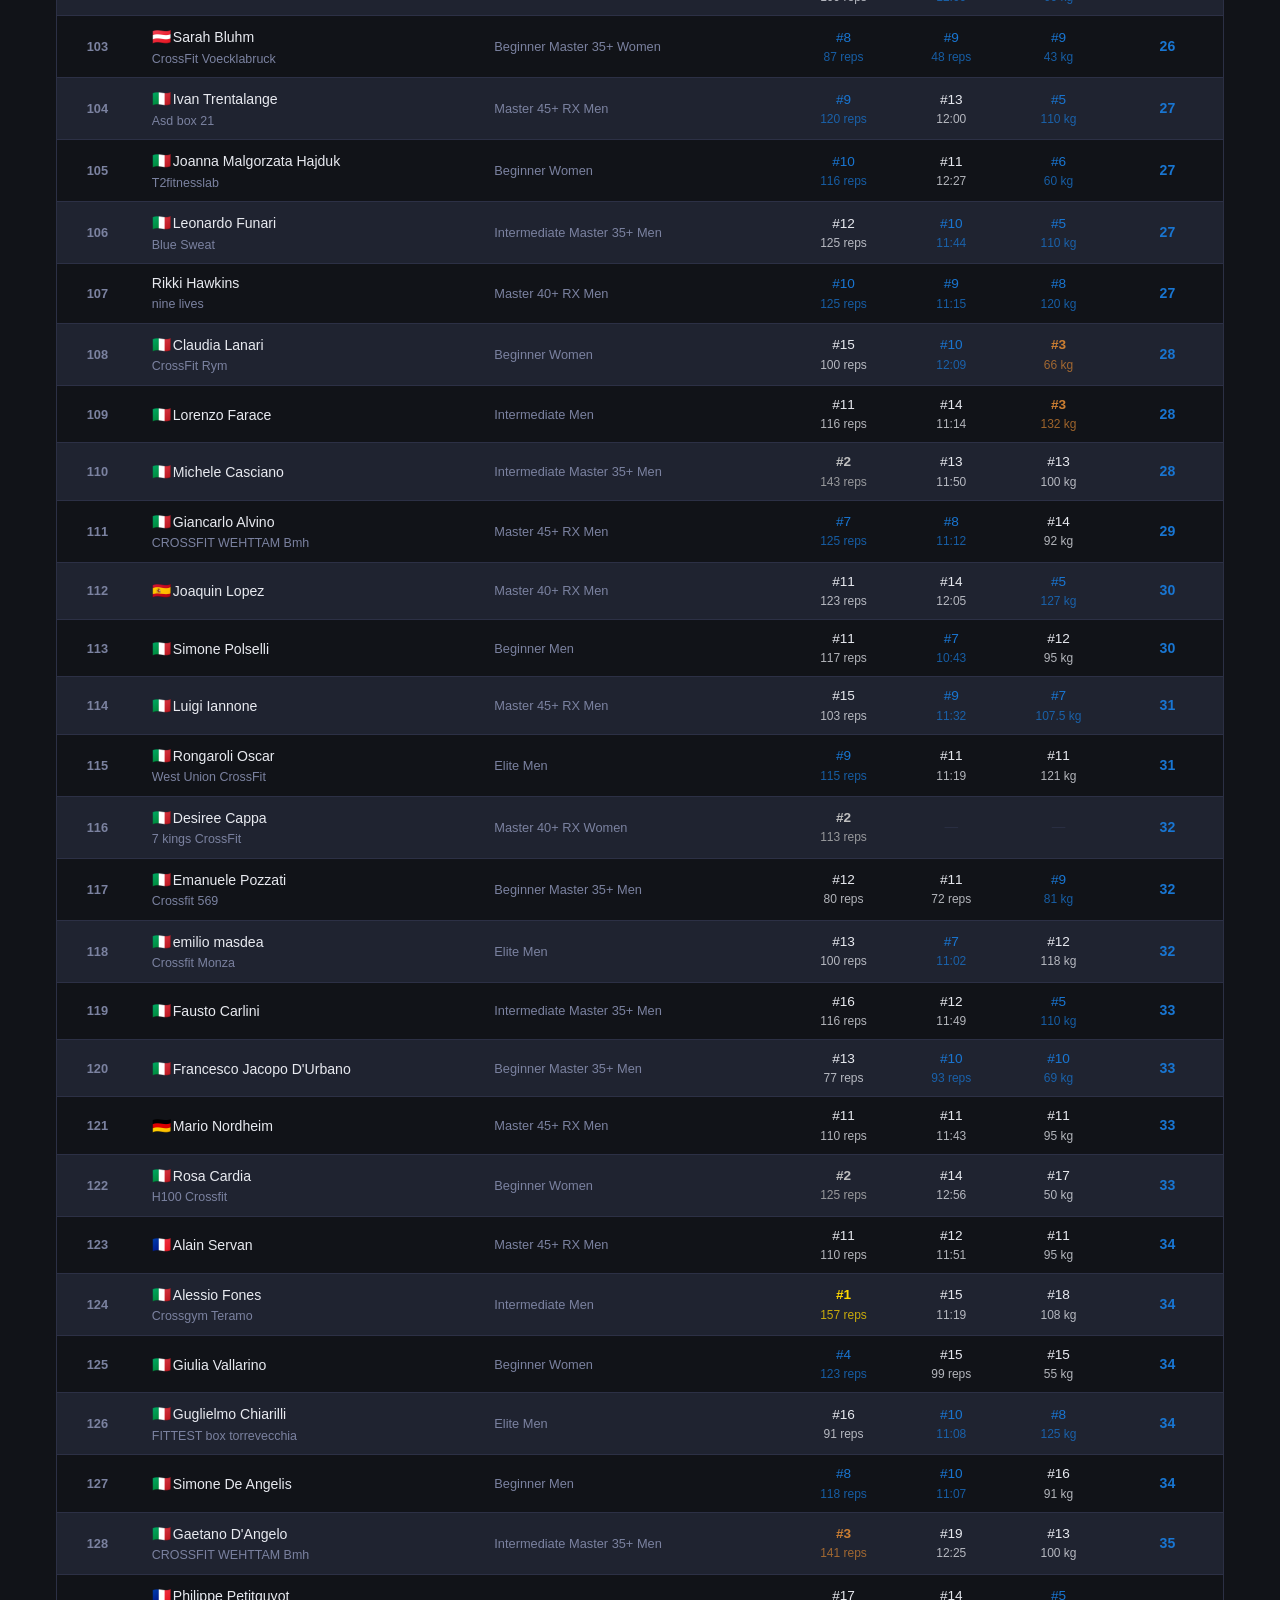
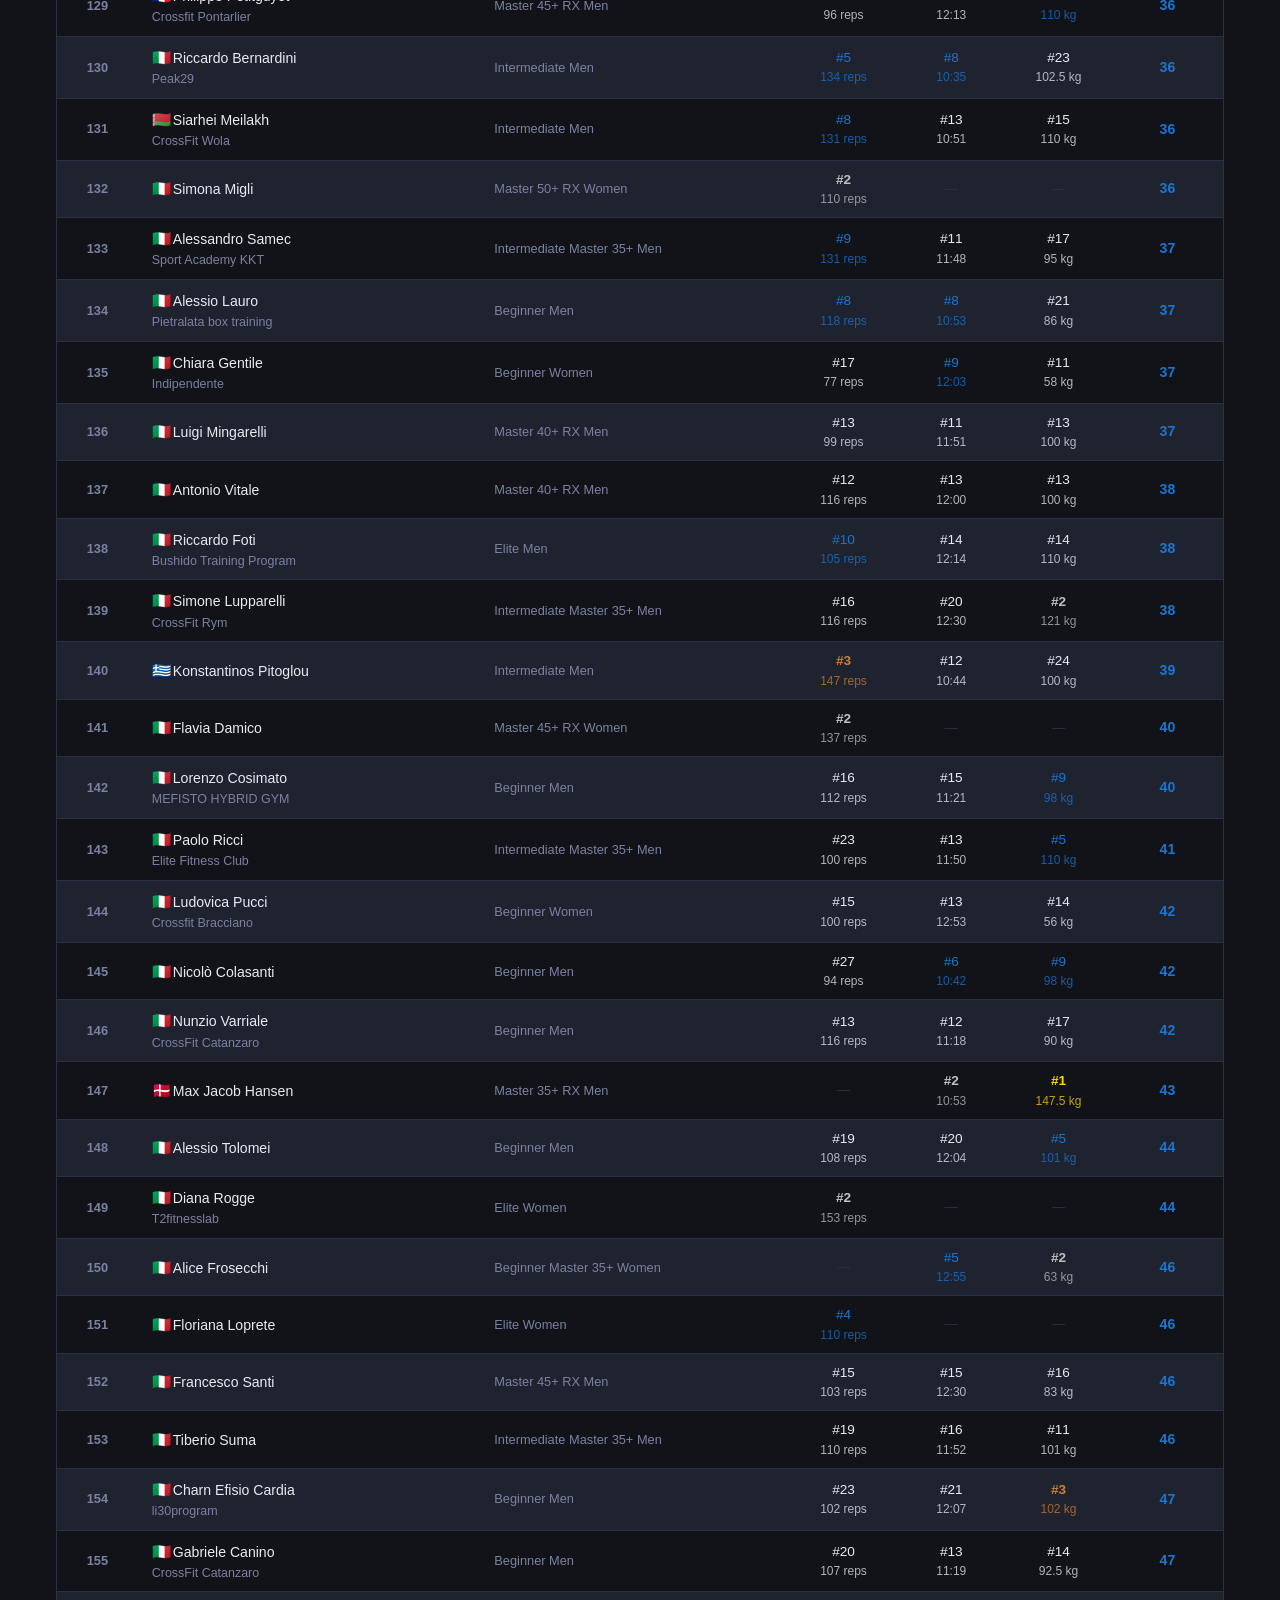
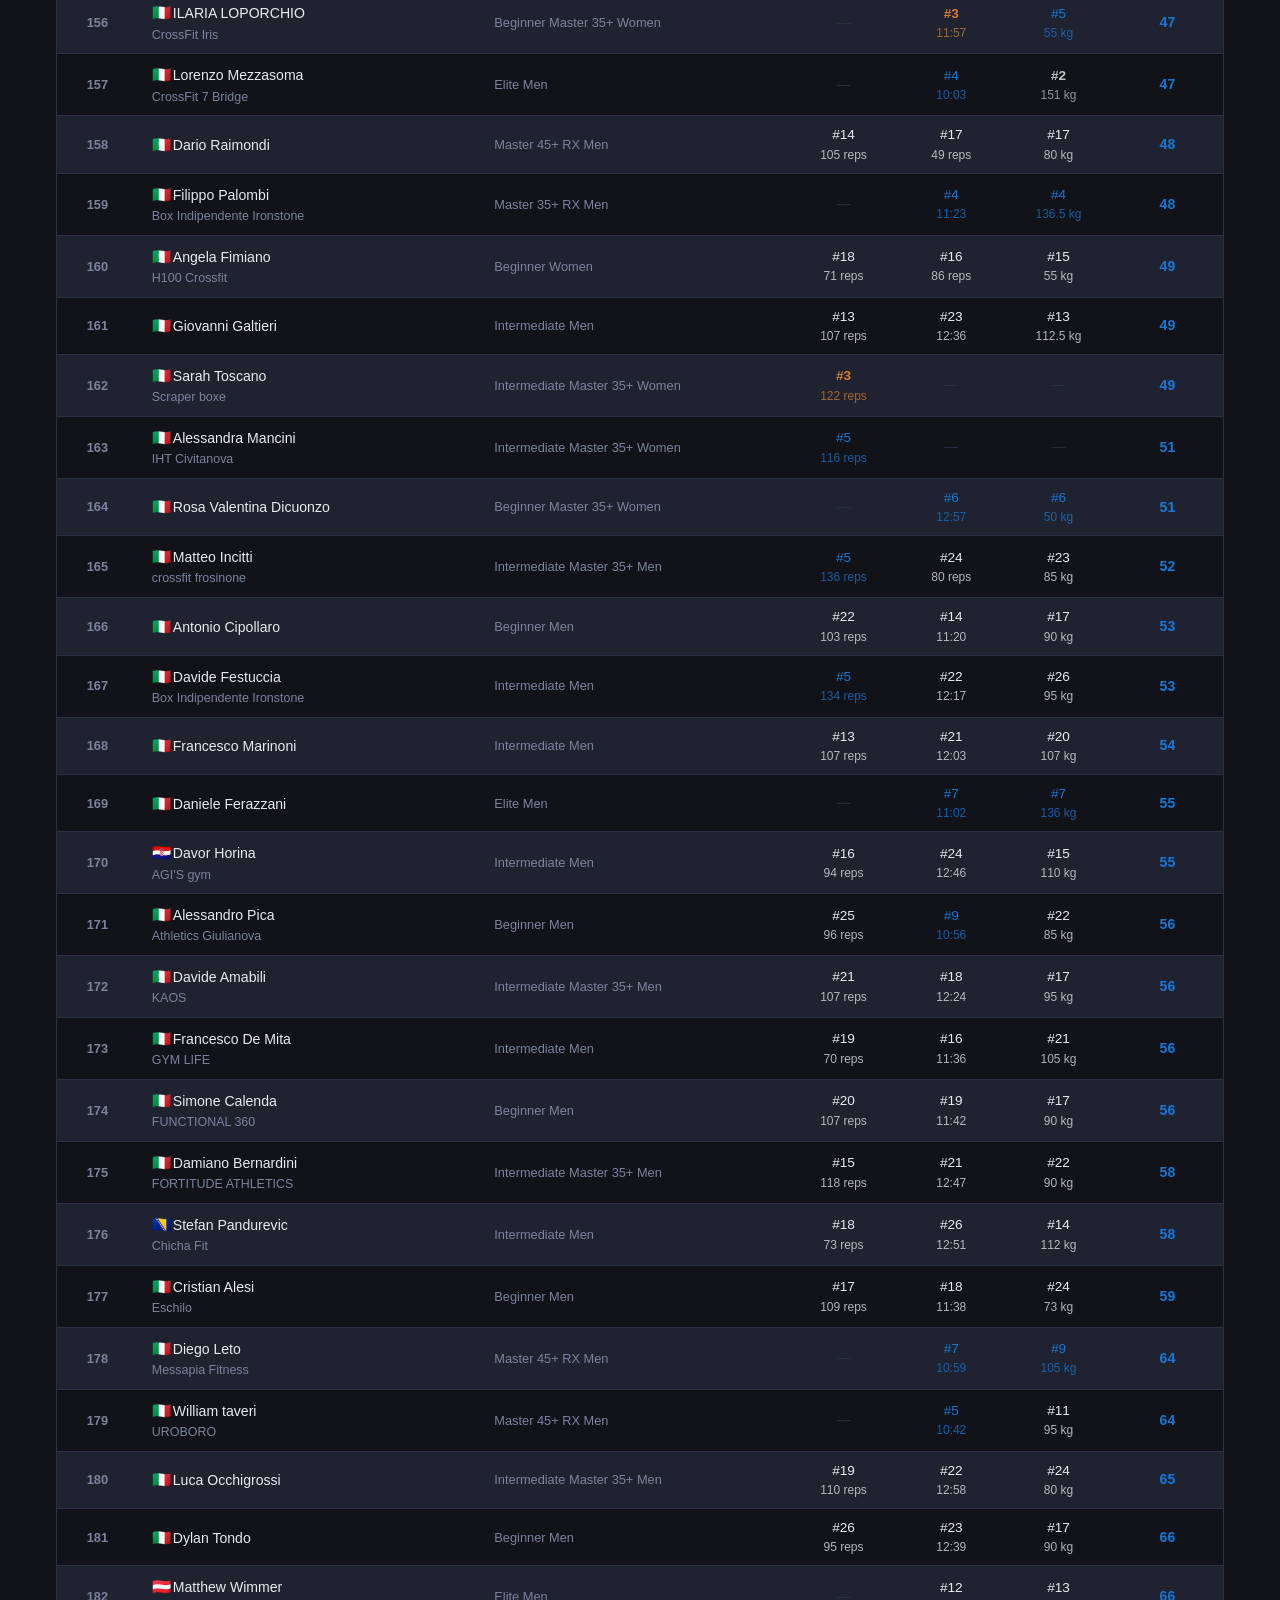
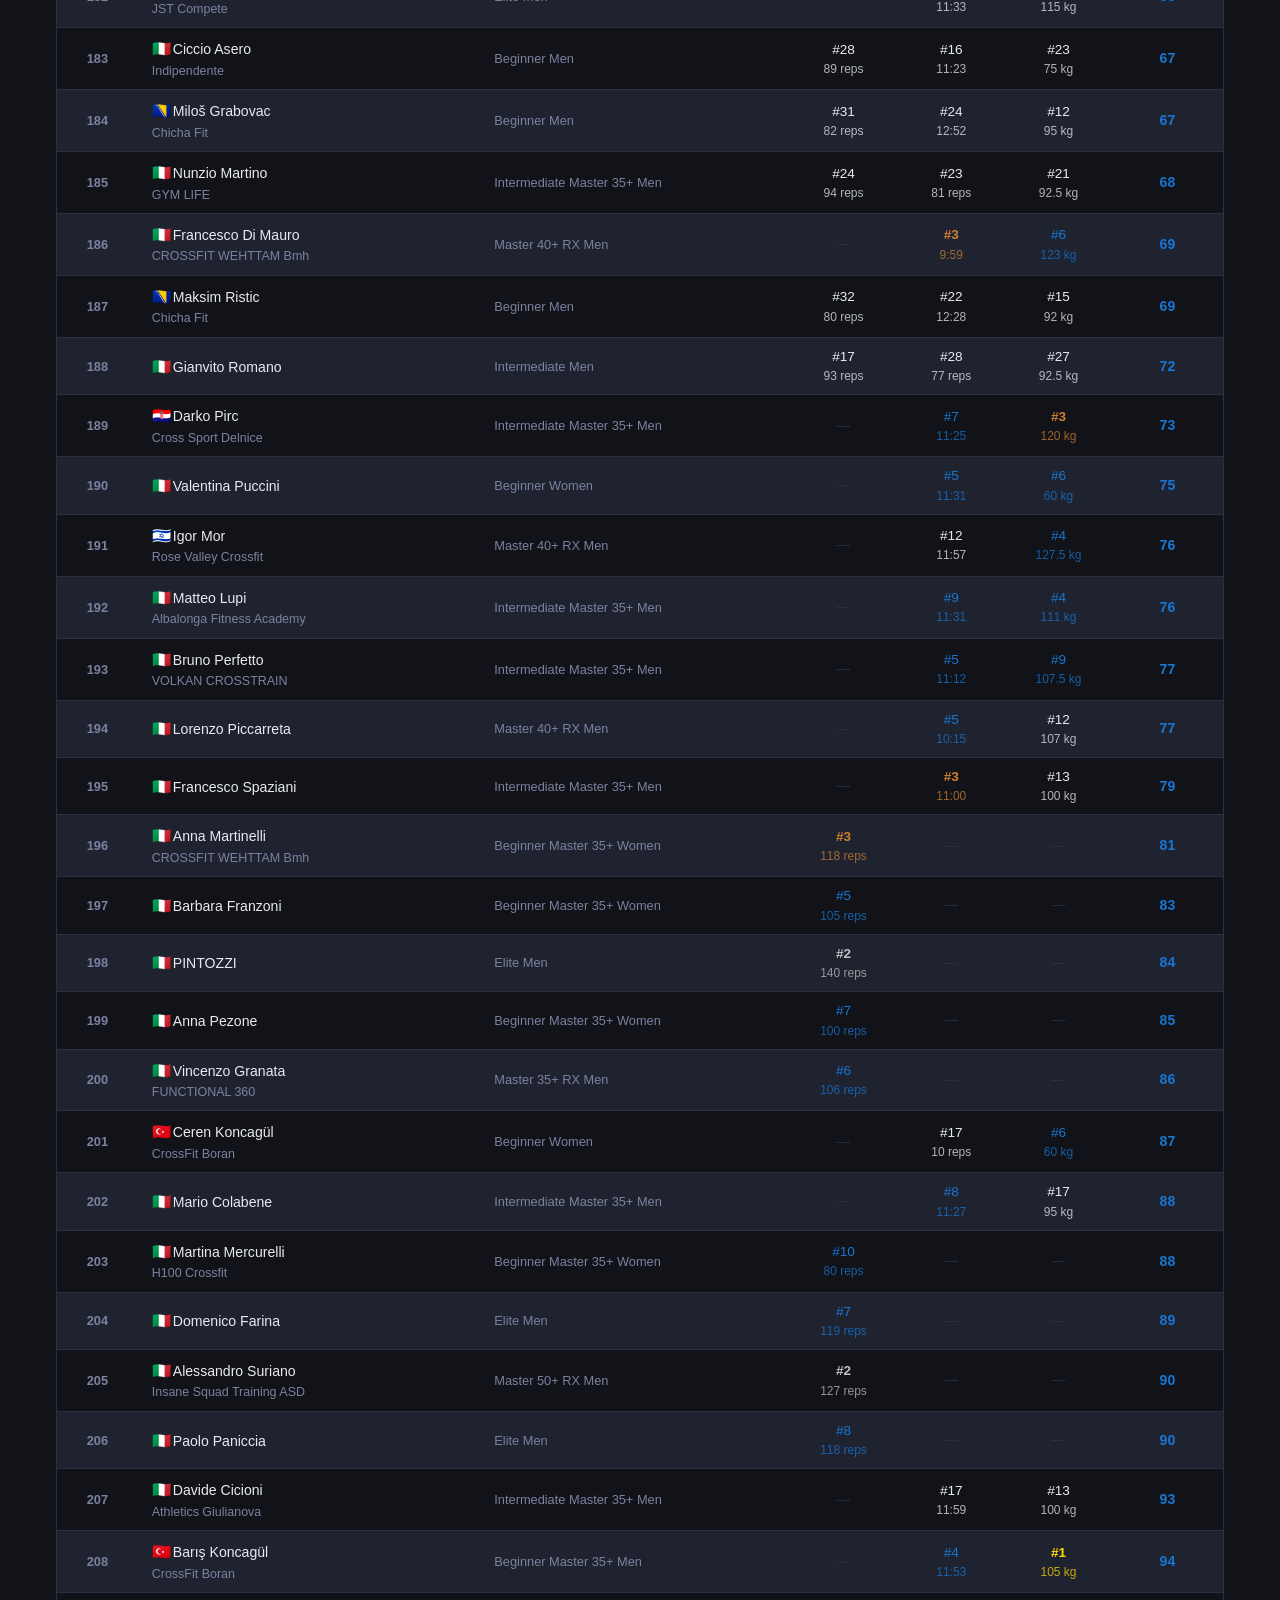
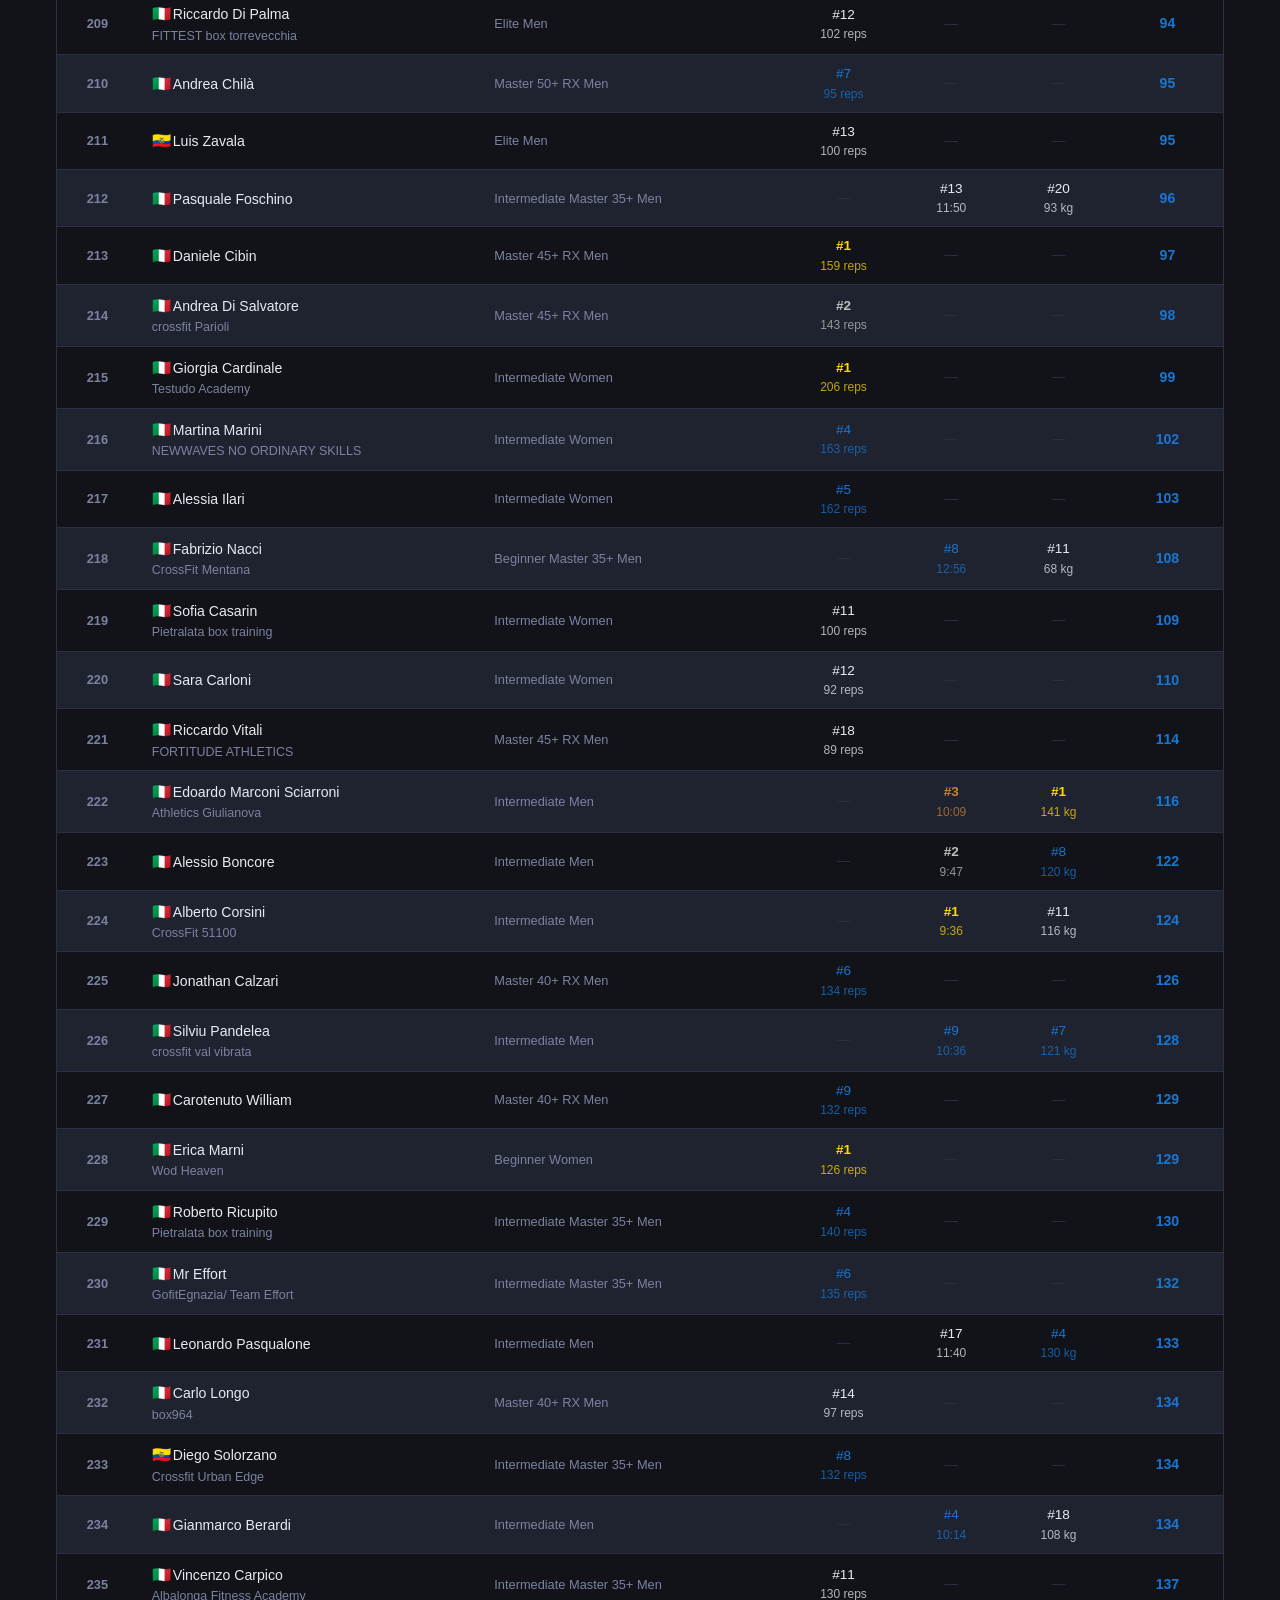
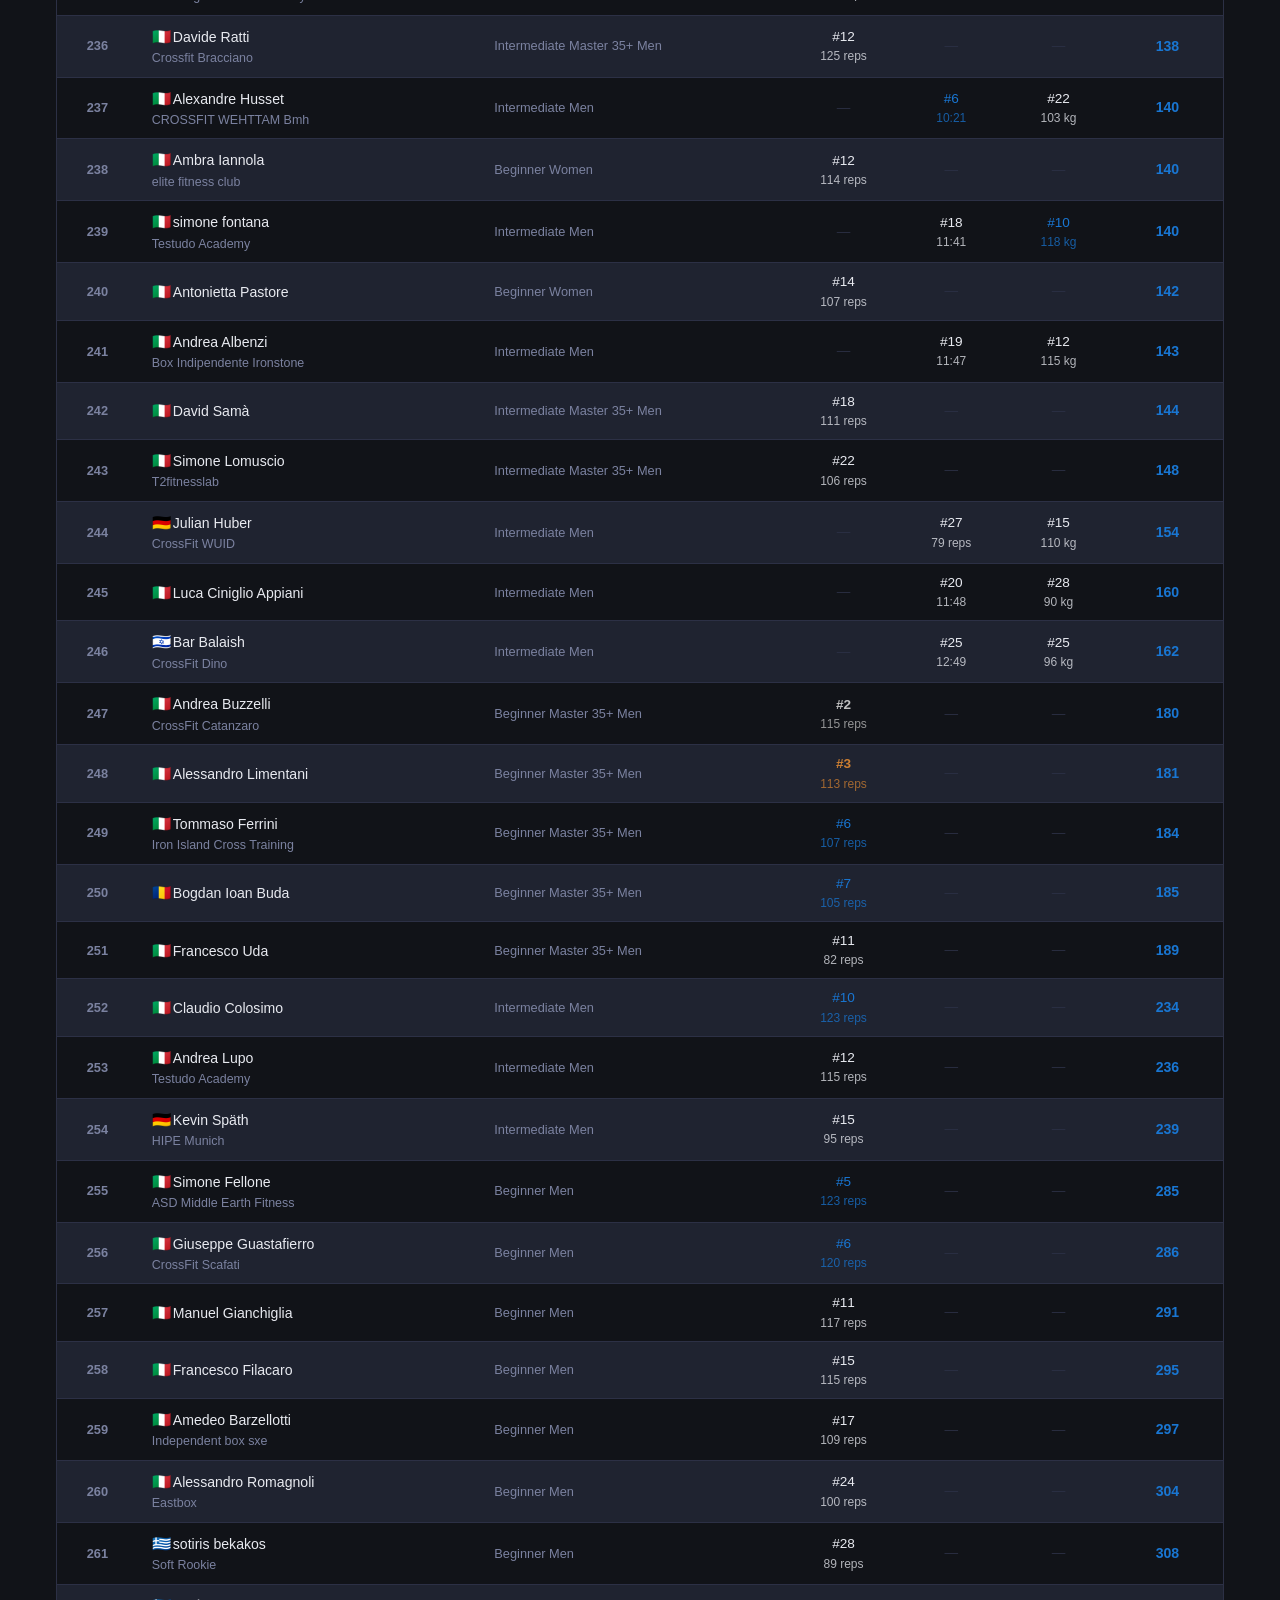
==== commit f9a65a75: "feat: switch live leaderboard and hourly sync to Roma 2027" ====
--- a/index.html
+++ b/index.html
@@ -3,7 +3,7 @@
 <head>
   <meta charset="UTF-8">
   <meta name="viewport" content="width=device-width, initial-scale=1.0">
-  <title>German Throwdown 2026 — Leaderboard</title>
+  <title>Roma FSR Showdown 2027 — Leaderboard</title>
   <link rel="stylesheet" href="styles.css">
 </head>
 <body>
@@ -11,12 +11,12 @@
   <header>
     <div class="header-inner">
       <div class="header-title">
-        <h1 id="pageTitle">German Throwdown 2026</h1>
+        <h1 id="pageTitle">Roma FSR Showdown 2027</h1>
         <p class="subtitle">Online Qualifier Leaderboard</p>
       </div>
       <div class="header-meta">
         <span class="last-updated" id="lastUpdated">Loading…</span>
-        <a class="gtd-link" href="https://germanthrowdown.de" target="_blank" rel="noopener">germanthrowdown.de ↗</a>
+        <a class="gtd-link" href="https://circle21.events/roma-fsr-showdown-2027-online-qualifier?tab=leaderboard" target="_blank" rel="noopener">Official leaderboard ↗</a>
       </div>
     </div>
   </header>
@@ -24,13 +24,6 @@
   <main>
     <!-- Controls bar -->
     <div class="controls-bar">
-      <div class="control-group">
-        <label for="competitionSelect">Competition</label>
-        <select id="competitionSelect">
-          <option value="gtd">German Throwdown 2026</option>
-          <option value="atd">Austrian Throwdown 2026</option>
-        </select>
-      </div>
       <div class="control-group">
         <label for="divisionSelect">Division</label>
         <select id="divisionSelect">
@@ -68,7 +61,7 @@
   </main>
 
   <footer>
-    <p>Refreshed every 30 min</p>
+    <p>Refreshed every hour</p>
   </footer>
 
   <script src="app.js"></script>
